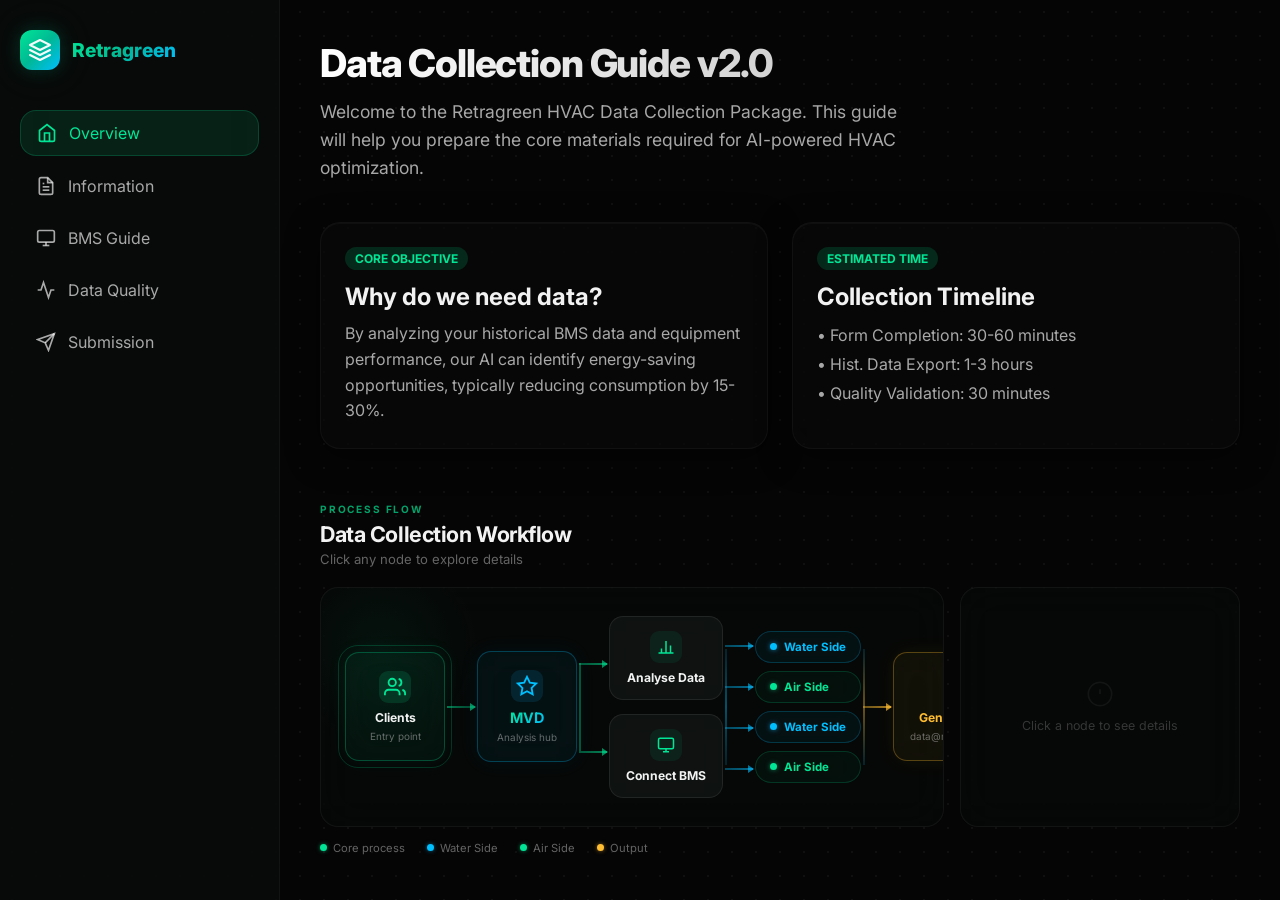
==== index.html @ ee88e8a2 "Add files via upload" ====
<!DOCTYPE html>
<html lang="zh-CN">

<head>
    <meta charset="UTF-8">
    <meta name="viewport" content="width=device-width, initial-scale=1.0">
    <title>RG Data Requirement | Retragreen</title>
    <link rel="preconnect" href="https://fonts.googleapis.com">
    <link rel="preconnect" href="https://fonts.gstatic.com" crossorigin>
    <link href="https://fonts.googleapis.com/css2?family=Inter:wght@300;400;500;600;700;800&display=swap"
        rel="stylesheet">
    <link rel="stylesheet" href="styles.css">
</head>

<body>
    <aside class="sidebar">
        <div class="sidebar-header">
            <div class="logo">
                <div class="logo-icon">
                    <svg width="24" height="24" viewBox="0 0 24 24" fill="none" stroke="currentColor" stroke-width="2"
                        stroke-linecap="round" stroke-linejoin="round">
                        <path d="M12 2L2 7l10 5 10-5-10-5z"></path>
                        <path d="M2 17l10 5 10-5"></path>
                        <path d="M2 12l10 5 10-5"></path>
                    </svg>
                </div>
                <div class="logo-text">Retragreen</div>
            </div>
        </div>
        <nav class="sidebar-nav">
            <a href="#overview" class="nav-item active" data-view="overview">
                <svg width="20" height="20" viewBox="0 0 24 24" fill="none" stroke="currentColor" stroke-width="2">
                    <path d="M3 9l9-7 9 7v11a2 2 0 0 1-2 2H5a2 2 0 0 1-2-2z"></path>
                    <polyline points="9 22 9 12 15 12 15 22"></polyline>
                </svg>
                Overview
            </a>
            <a href="#forms" class="nav-item" data-view="forms">
                <svg width="20" height="20" viewBox="0 0 24 24" fill="none" stroke="currentColor" stroke-width="2">
                    <path d="M14 2H6a2 2 0 0 0-2 2v16a2 2 0 0 0 2 2h12a2 2 0 0 0 2-2V8z"></path>
                    <polyline points="14 2 14 8 20 8"></polyline>
                    <line x1="16" y1="13" x2="8" y2="13"></line>
                    <line x1="16" y1="17" x2="8" y2="17"></line>
                    <polyline points="10 9 9 9 8 9"></polyline>
                </svg>
                Information
            </a>
            <a href="#bms" class="nav-item" data-view="bms">
                <svg width="20" height="20" viewBox="0 0 24 24" fill="none" stroke="currentColor" stroke-width="2">
                    <rect x="2" y="3" width="20" height="14" rx="2" ry="2"></rect>
                    <line x1="8" y1="21" x2="16" y2="21"></line>
                    <line x1="12" y1="17" x2="12" y2="21"></line>
                </svg>
                BMS Guide
            </a>
            <a href="#quality" class="nav-item" data-view="quality">
                <svg width="20" height="20" viewBox="0 0 24 24" fill="none" stroke="currentColor" stroke-width="2">
                    <polyline points="22 12 18 12 15 21 9 3 6 12 2 12"></polyline>
                </svg>
                Data Quality
            </a>
            <a href="#submit" class="nav-item" data-view="submit">
                <svg width="20" height="20" viewBox="0 0 24 24" fill="none" stroke="currentColor" stroke-width="2">
                    <path d="M22 2L11 13"></path>
                    <polygon points="22 2 15 22 11 13 2 9 22 2"></polygon>
                </svg>
                Submission
            </a>
        </nav>
    </aside>

    <main class="main-content">
        <section id="overview" class="view active">
            <div class="hero-section">
                <h1 class="section-title">Data Collection Guide <span class="accent-text">v2.0</span></h1>
                <p class="section-desc">Welcome to the Retragreen HVAC Data Collection Package. This guide will help you
                    prepare the core materials required for AI-powered HVAC optimization.</p>
            </div>

            <div class="grid">
                <div class="glass-card" style="padding: 24px;">
                    <div class="badge badge-essential" style="margin-bottom: 12px; display: inline-block;">Core
                        Objective</div>
                    <h2>Why do we need data?</h2>
                    <p style="color: var(--text-secondary); margin-top: 10px; line-height: 1.6;">
                        By analyzing your historical BMS data and equipment performance, our AI can identify
                        energy-saving opportunities, typically reducing consumption by 15-30%.
                    </p>
                </div>
                <div class="glass-card" style="padding: 24px;">
                    <div class="badge badge-essential" style="margin-bottom: 12px; display: inline-block;">Estimated
                        Time</div>
                    <h2>Collection Timeline</h2>
                    <ul style="color: var(--text-secondary); margin-top: 10px; list-style: none; line-height: 1.8;">
                        <li>• Form Completion: 30-60 minutes</li>
                        <li>• Hist. Data Export: 1-3 hours</li>
                        <li>• Quality Validation: 30 minutes</li>
                    </ul>
                </div>
            </div>

            <!-- ── Workflow Diagram ─────────────────────────────────────────── -->
            <div class="workflow-section">
                <div class="workflow-section-header">
                    <span class="workflow-section-label">Process Flow</span>
                    <h2 class="workflow-section-title">Data Collection Workflow</h2>
                    <p class="workflow-section-desc">Click any node to explore details</p>
                </div>

                <div class="wf-wrap">
                    <!-- ── Diagram row ── -->
                    <div class="wf-diagram">

                        <!-- NODE: Clients -->
                        <div class="wf-node wf-node--client" data-node="client">
                            <div class="wf-node-inner">
                                <div class="wf-node-icon">
                                    <svg width="22" height="22" viewBox="0 0 24 24" fill="none" stroke="currentColor" stroke-width="2"><path d="M17 21v-2a4 4 0 0 0-4-4H5a4 4 0 0 0-4 4v2"/><circle cx="9" cy="7" r="4"/><path d="M23 21v-2a4 4 0 0 0-3-3.87"/><path d="M16 3.13a4 4 0 0 1 0 7.75"/></svg>
                                </div>
                                <div class="wf-node-label">Clients</div>
                                <div class="wf-node-sublabel">Entry point</div>
                            </div>
                            <div class="wf-node-pulse"></div>
                        </div>

                        <!-- Arrow → MVD -->
                        <div class="wf-arr wf-arr--h"></div>

                        <!-- NODE: MVD -->
                        <div class="wf-node wf-node--mvd" data-node="mvd">
                            <div class="wf-node-inner">
                                <div class="wf-node-icon">
                                    <svg width="22" height="22" viewBox="0 0 24 24" fill="none" stroke="currentColor" stroke-width="2"><polygon points="12 2 15.09 8.26 22 9.27 17 14.14 18.18 21.02 12 17.77 5.82 21.02 7 14.14 2 9.27 8.91 8.26 12 2"/></svg>
                                </div>
                                <div class="wf-node-label">MVD</div>
                                <div class="wf-node-sublabel">Analysis hub</div>
                            </div>
                        </div>

                        <!-- Fork → Analyse + BMS -->
                        <div class="wf-arr wf-arr--fork">
                            <div class="wf-arr-fork-line"></div>
                            <div class="wf-arr-fork-top"></div>
                            <div class="wf-arr-fork-bot"></div>
                        </div>

                        <!-- COL: Analyse Data + Connect BMS -->
                        <div class="wf-stack">
                            <div class="wf-node wf-node--branch" data-node="analyse">
                                <div class="wf-node-inner">
                                    <div class="wf-node-icon">
                                        <svg width="18" height="18" viewBox="0 0 24 24" fill="none" stroke="currentColor" stroke-width="2"><line x1="18" y1="20" x2="18" y2="10"/><line x1="12" y1="20" x2="12" y2="4"/><line x1="6" y1="20" x2="6" y2="14"/><line x1="2" y1="20" x2="22" y2="20"/></svg>
                                    </div>
                                    <div class="wf-node-label">Analyse Data</div>
                                </div>
                            </div>
                            <div class="wf-node wf-node--branch" data-node="bmsconn">
                                <div class="wf-node-inner">
                                    <div class="wf-node-icon">
                                        <svg width="18" height="18" viewBox="0 0 24 24" fill="none" stroke="currentColor" stroke-width="2"><rect x="2" y="3" width="20" height="14" rx="2" ry="2"/><line x1="8" y1="21" x2="16" y2="21"/><line x1="12" y1="17" x2="12" y2="21"/></svg>
                                    </div>
                                    <div class="wf-node-label">Connect BMS</div>
                                </div>
                            </div>
                        </div>

                        <!-- Fork → 4 leaves -->
                        <div class="wf-arr wf-arr--fork4">
                            <div class="wf-arr-fork4-line"></div>
                            <div class="wf-arr-fork4-t1"></div>
                            <div class="wf-arr-fork4-t2"></div>
                            <div class="wf-arr-fork4-t3"></div>
                            <div class="wf-arr-fork4-t4"></div>
                        </div>

                        <!-- COL: 4 leaves -->
                        <div class="wf-leaves">
                            <div class="wf-node wf-node--leaf wf-node--water" data-node="analyse-water">
                                <div class="wf-node-inner"><div class="wf-leaf-dot"></div><span class="wf-node-label">Water Side</span></div>
                            </div>
                            <div class="wf-node wf-node--leaf wf-node--air" data-node="analyse-air">
                                <div class="wf-node-inner"><div class="wf-leaf-dot"></div><span class="wf-node-label">Air Side</span></div>
                            </div>
                            <div class="wf-node wf-node--leaf wf-node--water" data-node="bms-water">
                                <div class="wf-node-inner"><div class="wf-leaf-dot"></div><span class="wf-node-label">Water Side</span></div>
                            </div>
                            <div class="wf-node wf-node--leaf wf-node--air" data-node="bms-air">
                                <div class="wf-node-inner"><div class="wf-leaf-dot"></div><span class="wf-node-label">Air Side</span></div>
                            </div>
                        </div>

                        <!-- Converge → Email -->
                        <div class="wf-arr wf-arr--conv">
                            <div class="wf-arr-conv-line"></div>
                            <div class="wf-arr-conv-h"></div>
                        </div>

                        <!-- NODE: Generate Email -->
                        <div class="wf-node wf-node--email" data-node="email">
                            <div class="wf-node-inner">
                                <div class="wf-node-icon">
                                    <svg width="22" height="22" viewBox="0 0 24 24" fill="none" stroke="currentColor" stroke-width="2"><path d="M4 4h16c1.1 0 2 .9 2 2v12c0 1.1-.9 2-2 2H4c-1.1 0-2-.9-2-2V6c0-1.1.9-2 2-2z"/><polyline points="22,6 12,13 2,6"/></svg>
                                </div>
                                <div class="wf-node-label">Generate Email</div>
                                <div class="wf-node-sublabel">data@retragreen.com</div>
                            </div>
                        </div>

                    </div><!-- .wf-diagram -->

                    <!-- ── Detail panel (shown on node click) ── -->
                    <div class="wf-panel" id="wfPanel">
                        <div class="wf-panel-empty">
                            <svg width="28" height="28" viewBox="0 0 24 24" fill="none" stroke="currentColor" stroke-width="1.5" opacity="0.3"><circle cx="12" cy="12" r="10"/><line x1="12" y1="8" x2="12" y2="12"/><line x1="12" y1="16" x2="12.01" y2="16"/></svg>
                            <p>Click a node to see details</p>
                        </div>
                    </div>

                </div><!-- .wf-wrap -->

                <!-- ── Data Points Drawer (shown when analyse-water / analyse-air clicked) ── -->
                <div class="wf-drawer" id="wfDrawer">
                    <!-- content injected by JS -->
                </div>

                <!-- Legend -->
                <div class="wf-legend">
                    <div class="wf-legend-item"><div class="wf-legend-dot wf-legend-dot--green"></div>Core process</div>
                    <div class="wf-legend-item"><div class="wf-legend-dot wf-legend-dot--blue"></div>Water Side</div>
                    <div class="wf-legend-item"><div class="wf-legend-dot wf-legend-dot--green"></div>Air Side</div>
                    <div class="wf-legend-item"><div class="wf-legend-dot wf-legend-dot--email"></div>Output</div>
                </div>

            </div><!-- .workflow-section -->

        </section>

        <section id="forms" class="view">
            <div class="hero-section">
                <h1 class="section-title">Information Collection</h1>
                <p class="section-desc">Please prepare the following four categories of basic information to help us
                    build an accurate system model.</p>
            </div>

            <div class="grid">
                <div class="glass-card info-card" style="padding: 24px; cursor: pointer;" data-info="project">
                    <h3>1. Project Details</h3>
                    <p style="color: var(--text-muted); font-size: 0.9rem; margin-top: 8px;">Site name, address,
                        building type, and contact information.</p>
                    <div class="click-hint">Click for required fields →</div>
                </div>
                <div class="glass-card info-card" style="padding: 24px; cursor: pointer;" data-info="equipment">
                    <h3>2. Equipment Inventory</h3>
                    <p style="color: var(--text-muted); font-size: 0.9rem; margin-top: 8px;">Models and capacities of
                        chillers, pumps, cooling towers, and major AHUs.</p>
                    <div class="click-hint">Click for required fields →</div>
                </div>
                <div class="glass-card info-card" style="padding: 24px; cursor: pointer;" data-info="bmsbasic">
                    <h3>3. BMS Basics</h3>
                    <p style="color: var(--text-muted); font-size: 0.9rem; margin-top: 8px;">BMS brand (e.g., Honeywell,
                        Siemens) and version used.</p>
                    <div class="click-hint">Click for required fields →</div>
                </div>
                <div class="glass-card info-card" style="padding: 24px; cursor: pointer;" data-info="datapoints">
                    <h3>4. Data Point List</h3>
                    <p style="color: var(--text-muted); font-size: 0.9rem; margin-top: 8px;">Confirm available sensor
                        points for export (temp, flow, power, etc.).</p>
                    <div class="click-hint">Click for required fields →</div>
                </div>
            </div>
        </section>

        <section id="bms" class="view">
            <div class="hero-section">
                <h1 class="section-title">BMS Export Guide</h1>
                <p class="section-desc">Select your BMS system below to view step-by-step export procedures.</p>
            </div>

            <div class="grid">
                <div class="glass-card bms-card" style="padding: 24px; cursor: pointer;" data-bms="honeywell">
                    <h3 class="accent-text">Honeywell EBI</h3>
                    <p style="color: var(--text-muted); font-size: 0.9rem; margin: 12px 0;">Procedures for EBI
                        R400/R500/R600 systems.</p>
                    <div class="click-hint" style="font-size: 0.7rem; opacity: 0.5;">Click for details →</div>
                </div>
                <div class="glass-card bms-card" style="padding: 24px; cursor: pointer;" data-bms="siemens">
                    <h3 class="accent-text">Siemens Desigo CC</h3>
                    <p style="color: var(--text-muted); font-size: 0.9rem; margin: 12px 0;">Procedures for Desigo CC and
                        Insight V4.x/V7.x.</p>
                    <div class="click-hint" style="font-size: 0.7rem; opacity: 0.5;">Click for details →</div>
                </div>
                <div class="glass-card bms-card" style="padding: 24px; cursor: pointer;" data-bms="jci">
                    <h3 class="accent-text">Johnson Controls</h3>
                    <p style="color: var(--text-muted); font-size: 0.9rem; margin: 12px 0;">Procedures for Metasys 8.x
                        to 12.x systems.</p>
                    <div class="click-hint" style="font-size: 0.7rem; opacity: 0.5;">Click for details →</div>
                </div>
                <div class="glass-card bms-card" style="padding: 24px; cursor: pointer;" data-bms="schneider">
                    <h3 class="accent-text">Schneider / Tridium</h3>
                    <p style="color: var(--text-muted); font-size: 0.9rem; margin: 12px 0;">Procedures for EcoStruxure
                        and Niagara N4/AX.</p>
                    <div class="click-hint" style="font-size: 0.7rem; opacity: 0.5;">Click for details →</div>
                </div>
            </div>
        </section>

        <section id="quality" class="view">
            <div class="hero-section">
                <h1 class="section-title">Data Quality <span class="accent-text">Checklist</span></h1>
                <p class="section-desc">Complete all 35+ validation points before submitting. Click each item to mark it
                    as verified.</p>
                <div class="progress-bar-wrap">
                    <div class="progress-bar-track">
                        <div class="progress-bar-fill" id="progressFill"></div>
                    </div>
                    <span class="progress-label" id="progressLabel">0 / 0 completed</span>
                </div>
            </div>

            <!-- Group 1: File Format -->
            <div class="checklist-group">
                <div class="checklist-group-header">
                    <span class="group-icon"><svg width="16" height="16" viewBox="0 0 24 24" fill="none"
                            stroke="currentColor" stroke-width="2" stroke-linecap="round" stroke-linejoin="round">
                            <path d="M14 2H6a2 2 0 0 0-2 2v16a2 2 0 0 0 2 2h12a2 2 0 0 0 2-2V8z" />
                            <polyline points="14 2 14 8 20 8" />
                        </svg></span>
                    <span>File Format &amp; Encoding</span>
                    <span class="group-badge">Essential</span>
                </div>
                <div class="glass-card checklist-card">
                    <div class="checklist-item">
                        <div class="check-box"></div>
                        <div class="item-content">
                            <h3>CSV format (Comma-Separated Values)</h3>
                            <p>File must be saved as .csv — not .xlsx, .xls, or any other format.</p>
                        </div>
                    </div>
                    <div class="checklist-item">
                        <div class="check-box"></div>
                        <div class="item-content">
                            <h3>UTF-8 character encoding</h3>
                            <p>Ensure UTF-8 encoding when exporting. Do NOT use ANSI, GB2312, or other encodings.</p>
                        </div>
                    </div>
                    <div class="checklist-item">
                        <div class="check-box"></div>
                        <div class="item-content">
                            <h3>Period (.) as decimal separator</h3>
                            <p>Use 28.5 not 28,5. Comma is the column delimiter in CSV.</p>
                        </div>
                    </div>
                    <div class="checklist-item">
                        <div class="check-box"></div>
                        <div class="item-content">
                            <h3>No formulas or calculated cells</h3>
                            <p>Export raw data values only — remove all spreadsheet formulas before saving.</p>
                        </div>
                    </div>
                    <div class="checklist-item">
                        <div class="check-box"></div>
                        <div class="item-content">
                            <h3>File size within limits or compressed</h3>
                            <p>Files &gt;100 MB must be zipped or split by quarter (Q1–Q4). Typical: 50–500 MB for 12
                                months.</p>
                        </div>
                    </div>
                    <div class="checklist-item">
                        <div class="check-box"></div>
                        <div class="item-content">
                            <h3>File naming convention</h3>
                            <p>Format: <code>SiteName_StartDate_EndDate_Type.csv</code> — e.g.,
                                MelbourneOffice_20230101_20231231_HVAC.csv</p>
                        </div>
                    </div>
                </div>
            </div>

            <!-- Group 2: Timestamp & Intervals -->
            <div class="checklist-group">
                <div class="checklist-group-header">
                    <span class="group-icon"><svg width="16" height="16" viewBox="0 0 24 24" fill="none"
                            stroke="currentColor" stroke-width="2" stroke-linecap="round" stroke-linejoin="round">
                            <circle cx="12" cy="12" r="10" />
                            <polyline points="12 6 12 12 16 14" />
                        </svg></span>
                    <span>Timestamps &amp; Data Intervals</span>
                    <span class="group-badge">Essential</span>
                </div>
                <div class="glass-card checklist-card">
                    <div class="checklist-item">
                        <div class="check-box"></div>
                        <div class="item-content">
                            <h3>Timestamp column present as first column</h3>
                            <p>Column name: <code>Timestamp</code>. Must be in the first column of the CSV.</p>
                        </div>
                    </div>
                    <div class="checklist-item">
                        <div class="check-box"></div>
                        <div class="item-content">
                            <h3>Timestamp format: YYYY-MM-DD HH:MM:SS</h3>
                            <p>24-hour format required. Example: <code>2024-07-15 14:30:00</code></p>
                        </div>
                    </div>
                    <div class="checklist-item">
                        <div class="check-box"></div>
                        <div class="item-content">
                            <h3>Consistent time interval throughout file</h3>
                            <p>5-minute intervals are ideal; 15 minutes is the minimum accepted. Maximum: 30 min.</p>
                        </div>
                    </div>
                    <div class="checklist-item">
                        <div class="check-box"></div>
                        <div class="item-content">
                            <h3>No timestamp gaps longer than 2 hours</h3>
                            <p>Isolated missing rows are acceptable, but continuous gaps &gt;2 hours must be documented.
                            </p>
                        </div>
                    </div>
                    <div class="checklist-item">
                        <div class="check-box"></div>
                        <div class="item-content">
                            <h3>Timestamps are sequential and non-duplicate</h3>
                            <p>No duplicate timestamps. No reversed or out-of-order rows.</p>
                        </div>
                    </div>
                    <div class="checklist-item">
                        <div class="check-box"></div>
                        <div class="item-content">
                            <h3>Data covers minimum 12 months</h3>
                            <p>Must include at least one full summer peak season (Dec–Feb Southern Hemisphere / Jun–Aug
                                Northern).</p>
                        </div>
                    </div>
                </div>
            </div>

            <!-- Group 3: Data Completeness -->
            <div class="checklist-group">
                <div class="checklist-group-header">
                    <span class="group-icon"><svg width="16" height="16" viewBox="0 0 24 24" fill="none"
                            stroke="currentColor" stroke-width="2" stroke-linecap="round" stroke-linejoin="round">
                            <line x1="18" y1="20" x2="18" y2="10" />
                            <line x1="12" y1="20" x2="12" y2="4" />
                            <line x1="6" y1="20" x2="6" y2="14" />
                            <line x1="2" y1="20" x2="22" y2="20" />
                        </svg></span>
                    <span>Data Completeness</span>
                    <span class="group-badge">Essential</span>
                </div>
                <div class="glass-card checklist-card">
                    <div class="checklist-item">
                        <div class="check-box"></div>
                        <div class="item-content">
                            <h3>Overall data completeness &gt; 80%</h3>
                            <p>Missing data must be less than 20% of total records for each key column.</p>
                        </div>
                    </div>
                    <div class="checklist-item">
                        <div class="check-box"></div>
                        <div class="item-content">
                            <h3>Missing data marked as blank or "NULL"</h3>
                            <p>Do NOT use 0 (zero) for missing sensor readings — this creates false data points.</p>
                        </div>
                    </div>
                    <div class="checklist-item">
                        <div class="check-box"></div>
                        <div class="item-content">
                            <h3>No flat-lining (constant value for long periods)</h3>
                            <p>If a sensor reads the same value for more than 2 hours, check if it is a sensor fault.
                            </p>
                        </div>
                    </div>
                    <div class="checklist-item">
                        <div class="check-box"></div>
                        <div class="item-content">
                            <h3>No negative values in non-negative columns</h3>
                            <p>Power (kW), flow (m³/h), temperatures above absolute zero. Flag anomalies in notes.</p>
                        </div>
                    </div>
                    <div class="checklist-item">
                        <div class="check-box"></div>
                        <div class="item-content">
                            <h3>Values within physically reasonable ranges</h3>
                            <p>Chiller supply temp: 5–15°C. Power: 0–5000 kW. Flow: 0–2000 m³/h. Outdoor temp: –10 to
                                50°C.</p>
                        </div>
                    </div>
                </div>
            </div>

            <!-- Group 4: Essential Data Points -->
            <div class="checklist-group">
                <div class="checklist-group-header">
                    <span class="group-icon"><svg width="16" height="16" viewBox="0 0 24 24" fill="none"
                            stroke="currentColor" stroke-width="2" stroke-linecap="round" stroke-linejoin="round">
                            <polyline points="22 12 18 12 15 21 9 3 6 12 2 12" />
                        </svg></span>
                    <span>Essential Data Points Included (★★★)</span>
                    <span class="group-badge">Essential</span>
                </div>
                <div class="glass-card checklist-card">
                    <div class="checklist-item">
                        <div class="check-box"></div>
                        <div class="item-content">
                            <h3>Outdoor_Temp_C — Outdoor dry-bulb temperature</h3>
                            <p>Key driver for cooling load. Must not be missing during peak summer months.</p>
                        </div>
                    </div>
                    <div class="checklist-item">
                        <div class="check-box"></div>
                        <div class="item-content">
                            <h3>Outdoor_RH_% — Outdoor relative humidity</h3>
                            <p>Required for psychrometric calculations and cooling tower analysis.</p>
                        </div>
                    </div>
                    <div class="checklist-item">
                        <div class="check-box"></div>
                        <div class="item-content">
                            <h3>Total_HVAC_Energy_kWh — Total electrical consumption</h3>
                            <p>Whole-system energy consumption. Used for baseline and savings calculation.</p>
                        </div>
                    </div>
                    <div class="checklist-item">
                        <div class="check-box"></div>
                        <div class="item-content">
                            <h3>Chiller status &amp; power for each unit</h3>
                            <p>Chiller1_Status (ON/OFF) + Chiller1_Power_kW. Repeat for each chiller unit.</p>
                        </div>
                    </div>
                    <div class="checklist-item">
                        <div class="check-box"></div>
                        <div class="item-content">
                            <h3>Chilled water supply &amp; return temperatures</h3>
                            <p>Chiller1_CHW_Supply_Temp_C and Chiller1_CHW_Return_Temp_C for each chiller.</p>
                        </div>
                    </div>
                    <div class="checklist-item">
                        <div class="check-box"></div>
                        <div class="item-content">
                            <h3>CHW pump status &amp; frequency (if VSD fitted)</h3>
                            <p>CHW_Pump1_Status + CHW_Pump1_Frequency_Hz. Critical for variable flow analysis.</p>
                        </div>
                    </div>
                    <div class="checklist-item">
                        <div class="check-box"></div>
                        <div class="item-content">
                            <h3>Cooling tower fan status &amp; frequency</h3>
                            <p>CT1_Fan_Status + CT1_Fan_Frequency_Hz + CT1_Leaving_Water_Temp_C.</p>
                        </div>
                    </div>
                </div>
            </div>

            <!-- Group 5: Column Headers -->
            <div class="checklist-group">
                <div class="checklist-group-header">
                    <span class="group-icon"><svg width="16" height="16" viewBox="0 0 24 24" fill="none"
                            stroke="currentColor" stroke-width="2" stroke-linecap="round" stroke-linejoin="round">
                            <polyline points="4 7 4 4 20 4 20 7" />
                            <line x1="9" y1="20" x2="15" y2="20" />
                            <line x1="12" y1="4" x2="12" y2="20" />
                        </svg></span>
                    <span>Column Headers &amp; Naming</span>
                    <span class="group-badge badge-important">Important</span>
                </div>
                <div class="glass-card checklist-card">
                    <div class="checklist-item">
                        <div class="check-box"></div>
                        <div class="item-content">
                            <h3>All column headers are in English</h3>
                            <p>No Chinese, Japanese or other language headers. Translate or rename before submission.
                            </p>
                        </div>
                    </div>
                    <div class="checklist-item">
                        <div class="check-box"></div>
                        <div class="item-content">
                            <h3>Unit included in column name</h3>
                            <p>Use suffixes: <code>_C</code> for °C, <code>_kW</code> for kW, <code>_m3h</code> for
                                m³/h, <code>_%</code> for %. Example: <code>Chiller1_Power_kW</code></p>
                        </div>
                    </div>
                    <div class="checklist-item">
                        <div class="check-box"></div>
                        <div class="item-content">
                            <h3>Underscores instead of spaces in header names</h3>
                            <p>Use <code>Outdoor_Temp_C</code> not <code>Outdoor Temp C</code>. Spaces can break
                                automated parsing.</p>
                        </div>
                    </div>
                    <div class="checklist-item">
                        <div class="check-box"></div>
                        <div class="item-content">
                            <h3>Numbered suffixes for identical equipment</h3>
                            <p>Use Chiller1, Chiller2, CHW_Pump1, CHW_Pump2 etc. — not just "Chiller" for multiple
                                units.</p>
                        </div>
                    </div>
                    <div class="checklist-item">
                        <div class="check-box"></div>
                        <div class="item-content">
                            <h3>Status columns use consistent 1/0 or ON/OFF</h3>
                            <p>Do not mix notation. 1=ON, 0=OFF is preferred. "True/False" is not accepted.</p>
                        </div>
                    </div>
                </div>
            </div>

            <!-- Group 6: Documents -->
            <div class="checklist-group">
                <div class="checklist-group-header">
                    <span class="group-icon"><svg width="16" height="16" viewBox="0 0 24 24" fill="none"
                            stroke="currentColor" stroke-width="2" stroke-linecap="round" stroke-linejoin="round">
                            <path d="M22 19a2 2 0 0 1-2 2H4a2 2 0 0 1-2-2V5a2 2 0 0 1 2-2h5l2 3h9a2 2 0 0 1 2 2z" />
                        </svg></span>
                    <span>Pre-Submission Documents</span>
                    <span class="group-badge badge-important">Important</span>
                </div>
                <div class="glass-card checklist-card">
                    <div class="checklist-item">
                        <div class="check-box"></div>
                        <div class="item-content">
                            <h3>Data Collection Form completed (all 4 sheets)</h3>
                            <p>Sheet 1: Project Info · Sheet 2: Equipment · Sheet 3: BMS Info · Sheet 4: Data
                                Requirements</p>
                        </div>
                    </div>
                    <div class="checklist-item">
                        <div class="check-box"></div>
                        <div class="item-content">
                            <h3>Historical CSV file(s) prepared</h3>
                            <p>Covering minimum 12 months. If &gt;100 MB, split by quarter or compress as ZIP.</p>
                        </div>
                    </div>
                    <div class="checklist-item">
                        <div class="check-box"></div>
                        <div class="item-content">
                            <h3>Known issues or anomalies documented</h3>
                            <p>Note any system shutdowns, sensor faults, or maintenance periods inside the submission
                                email.</p>
                        </div>
                    </div>
                    <div class="checklist-item">
                        <div class="check-box"></div>
                        <div class="item-content">
                            <h3>Point mapping document (if internal naming used)</h3>
                            <p>If your BMS uses internal tag names, provide a mapping table: BMS tag → standard column
                                name.</p>
                        </div>
                    </div>
                    <div class="checklist-item">
                        <div class="check-box"></div>
                        <div class="item-content">
                            <h3>Ready to submit to data@retragreen.com</h3>
                            <p>All items above checked. File naming follows convention. Package is complete.</p>
                        </div>
                    </div>
                </div>
            </div>
        </section>


        <section id="submit" class="view">
            <div class="hero-section">
                <h1 class="section-title">Submit Your Data</h1>
                <p class="section-desc">Once all files are ready, please submit them through the following channels.</p>
            </div>

            <div class="grid">
                <div class="glass-card" style="padding: 30px; text-align: center;">
                    <div style="font-size: 3rem; margin-bottom: 20px;">📧</div>
                    <h2>Send via Email</h2>
                    <p style="margin: 15px 0; color: var(--text-secondary);">data@retragreen.com</p>
                    <p style="font-size: 0.8rem; color: var(--text-muted);">Suitable for packages under 50MB</p>
                </div>
                <div class="glass-card" style="padding: 30px; text-align: center;">
                    <div style="font-size: 3rem; margin-bottom: 20px;">☁️</div>
                    <h2>Large File Transfer</h2>
                    <p style="margin: 15px 0; color: var(--text-secondary);">Google Drive / WeTransfer</p>
                    <p style="font-size: 0.8rem; color: var(--text-muted);">Recommended for large CSV datasets</p>
                </div>
            </div>
        </section>
    </main>

    <!-- Modal Container -->
    <div id="bmsModal" class="modal">
        <div class="modal-content glass-card p-40">
            <span class="close-modal">&times;</span>
            <div id="modalBody">
                <!-- Content injected via JS -->
            </div>
        </div>
    </div>

    <script src="app.js"></script>
</body>

</html>
---- styles.css ----
/* ===== RG Data Requirement — Design System ===== */
/* Inherited from Retragreen Dashbord | Glassmorphism Style */

:root {
    /* Core Colors */
    --bg-primary: #050505;
    --bg-secondary: rgba(10, 10, 10, 0.68);
    --bg-tertiary: rgba(15, 15, 15, 0.55);
    --bg-input: rgba(255, 255, 255, 0.02);

    /* Glass System — Apple Style */
    --glass-bg: rgba(10, 12, 11, 0.42);
    --glass-bg-strong: rgba(15, 18, 16, 0.65);
    --glass-border: rgba(255, 255, 255, 0.04);
    --glass-border-hover: rgba(255, 255, 255, 0.12);
    --glass-blur: 24px;
    --glass-blur-heavy: 40px;
    --glass-shadow: 0 8px 32px rgba(0, 0, 0, 0.5), inset 0 1px 0 rgba(255, 255, 255, 0.03);
    --glass-shadow-hover: 0 20px 60px rgba(0, 0, 0, 0.6), inset 0 1px 0 rgba(255, 255, 255, 0.1);
    --glass-highlight: inset 0 1px 0 rgba(255, 255, 255, 0.03);

    /* Accent */
    --accent-primary: #00e696;
    --accent-secondary: #00b894;
    --accent-blue: #00bfff;
    --accent-gradient: linear-gradient(135deg, #00e696 0%, #00b894 50%, #00bfff 100%);
    --accent-glow: 0 0 20px rgba(0, 212, 170, 0.2), 0 0 60px rgba(0, 212, 170, 0.06);

    /* Text */
    --text-primary: rgba(255, 255, 255, 0.95);
    --text-secondary: rgba(255, 255, 255, 0.65);
    --text-muted: rgba(255, 255, 255, 0.38);

    /* Radii */
    --radius-xs: 8px;
    --radius-sm: 12px;
    --radius-md: 16px;
    --radius-lg: 20px;
    --radius-xl: 24px;
    --radius-pill: 100px;

    /* Transitions */
    --transition-fast: 0.2s cubic-bezier(0.16, 1, 0.3, 1);
    --transition-normal: 0.4s cubic-bezier(0.16, 1, 0.3, 1);
    --transition-spring: 0.6s cubic-bezier(0.34, 1.56, 0.64, 1);
}

/* Base */
* {
    margin: 0;
    padding: 0;
    box-sizing: border-box;
}

body {
    font-family: 'Inter', -apple-system, sans-serif;
    background: var(--bg-primary);
    color: var(--text-primary);
    display: flex;
    min-height: 100vh;
    overflow-x: hidden;
}

body::before {
    content: '';
    position: fixed;
    inset: 0;
    background-image: radial-gradient(rgba(255, 255, 255, 0.08) 1px, transparent 1px);
    background-size: 24px 24px;
    z-index: 0;
    pointer-events: none;
    opacity: 0.6;
}

/* Glass Components */
.glass-card {
    background: var(--glass-bg);
    backdrop-filter: blur(var(--glass-blur));
    border: 1px solid var(--glass-border);
    box-shadow: var(--glass-shadow);
    border-radius: var(--radius-lg);
    transition: all var(--transition-spring);
}

.glass-card:hover {
    border-color: var(--glass-border-hover);
    transform: translateY(-2px);
}

/* Sidebar */
.sidebar {
    width: 280px;
    background: rgba(10, 12, 11, 0.75);
    backdrop-filter: blur(var(--glass-blur-heavy));
    border-right: 1px solid var(--glass-border);
    display: flex;
    flex-direction: column;
    padding: 30px 20px;
    z-index: 100;
}

.sidebar-header {
    margin-bottom: 40px;
}

.logo {
    display: flex;
    align-items: center;
    gap: 12px;
}

.logo-icon {
    width: 40px;
    height: 40px;
    background: var(--accent-gradient);
    border-radius: var(--radius-sm);
    display: flex;
    align-items: center;
    justify-content: center;
    box-shadow: var(--accent-glow);
}

.logo-text {
    font-weight: 800;
    font-size: 1.2rem;
    background: var(--accent-gradient);
    -webkit-background-clip: text;
    -webkit-text-fill-color: transparent;
    background-clip: text;
}

.nav-item {
    padding: 12px 16px;
    color: var(--text-secondary);
    text-decoration: none;
    border-radius: var(--radius-md);
    margin-bottom: 8px;
    transition: all var(--transition-fast);
    display: flex;
    align-items: center;
    gap: 12px;
}

.nav-item:hover {
    background: rgba(255, 255, 255, 0.05);
    color: var(--text-primary);
}

.nav-item.active {
    background: rgba(0, 230, 150, 0.1);
    color: var(--accent-primary);
    border: 1px solid rgba(0, 230, 150, 0.2);
}

/* Main */
.main-content {
    flex: 1;
    padding: 40px;
    overflow-y: auto;
    height: 100vh;
    position: relative;
}

.hero-section {
    margin-bottom: 40px;
    animation: fadeIn 0.8s ease-out;
}

@keyframes fadeIn {
    from {
        opacity: 0;
        transform: translateY(10px);
    }

    to {
        opacity: 1;
        transform: translateY(0);
    }
}

/* View Visibility */
.view {
    display: none;
    animation: fadeIn 0.4s ease-out;
}

.view.active {
    display: block;
}

.section-title {
    font-size: 2.4rem;
    font-weight: 800;
    margin-bottom: 12px;
    letter-spacing: -0.03em;
    background: linear-gradient(to right, #fff, var(--text-secondary));
    -webkit-background-clip: text;
    -webkit-text-fill-color: transparent;
    background-clip: text;
}

.section-desc {
    color: var(--text-secondary);
    font-size: 1.1rem;
    max-width: 600px;
    line-height: 1.6;
}

.grid {
    display: grid;
    grid-template-columns: repeat(auto-fit, minmax(300px, 1fr));
    gap: 24px;
    margin-top: 30px;
}

/* Checklist styles */
.checklist-item {
    display: flex;
    align-items: flex-start;
    gap: 16px;
    padding: 20px;
    border-bottom: 1px solid var(--border-color);
}

.check-box {
    width: 24px;
    height: 24px;
    border: 2px solid var(--accent-primary);
    border-radius: 6px;
    flex-shrink: 0;
    cursor: pointer;
    display: flex;
    align-items: center;
    justify-content: center;
    transition: all 0.2s;
}

.check-box.checked {
    background: var(--accent-primary);
}

.check-box.checked::after {
    content: '✓';
    color: var(--bg-primary);
    font-weight: 900;
}

.item-content h3 {
    margin-bottom: 4px;
    font-size: 1rem;
}

.item-content p {
    font-size: 0.9rem;
    color: var(--text-muted);
}

/* Utility */
.accent-text {
    color: var(--accent-primary);
}

.badge {
    padding: 4px 10px;
    border-radius: 20px;
    font-size: 0.75rem;
    font-weight: 700;
    text-transform: uppercase;
}

.badge-essential {
    background: rgba(0, 230, 150, 0.15);
    color: var(--accent-primary);
}

/* ── Checklist Groups ────────────────────────────────────── */
.checklist-group {
    margin-top: 28px;
}

.checklist-group-header {
    display: flex;
    align-items: center;
    gap: 10px;
    font-size: 0.8rem;
    font-weight: 700;
    text-transform: uppercase;
    letter-spacing: 0.1em;
    color: var(--text-secondary);
    margin-bottom: 10px;
    padding: 0 4px;
}

.group-icon {
    display: flex;
    align-items: center;
    color: var(--accent-primary);
    opacity: 0.85;
}

.group-badge {
    margin-left: auto;
    padding: 3px 10px;
    border-radius: 20px;
    font-size: 0.65rem;
    font-weight: 700;
    text-transform: uppercase;
    letter-spacing: 0.08em;
    background: rgba(0, 230, 150, 0.12);
    color: var(--accent-primary);
    border: 1px solid rgba(0, 230, 150, 0.2);
}

.badge-important {
    background: rgba(255, 190, 50, 0.1);
    color: #FFBe32;
    border: 1px solid rgba(255, 190, 50, 0.2);
}

.checklist-card {
    padding: 8px 0;
}

/* Code highlight inside checklist */
.item-content code {
    font-family: 'Courier New', monospace;
    font-size: 0.82rem;
    background: rgba(0, 230, 150, 0.08);
    color: var(--accent-primary);
    padding: 1px 5px;
    border-radius: 4px;
}

/* ── Progress Bar ─────────────────────────────────────────── */
.progress-bar-wrap {
    margin-top: 20px;
    display: flex;
    align-items: center;
    gap: 14px;
    max-width: 480px;
}

.progress-bar-track {
    flex: 1;
    height: 6px;
    background: rgba(255, 255, 255, 0.08);
    border-radius: 99px;
    overflow: hidden;
}

.progress-bar-fill {
    height: 100%;
    width: 0%;
    background: linear-gradient(90deg, var(--accent-secondary), var(--accent-primary));
    border-radius: 99px;
    transition: width 0.4s cubic-bezier(0.16, 1, 0.3, 1);
}

.progress-label {
    font-size: 0.78rem;
    color: var(--text-muted);
    white-space: nowrap;
    min-width: 110px;
}

/* ===== Modal ===== */
.modal {
    display: none;
    position: fixed;
    z-index: 999;
    inset: 0;
    background: rgba(0, 0, 0, 0.55);
    backdrop-filter: blur(16px);
    -webkit-backdrop-filter: blur(16px);
    align-items: center;
    justify-content: center;
}

.modal[style*="display: block"],
.modal[style*="display:block"] {
    display: flex !important;
}

.modal-content {
    position: relative;
    width: 90%;
    max-width: 680px;
    max-height: 80vh;
    overflow-y: auto;
    padding: 40px 44px;
    background: rgba(12, 16, 14, 0.72);
    backdrop-filter: blur(32px);
    -webkit-backdrop-filter: blur(32px);
    border: 1px solid rgba(255, 255, 255, 0.08);
    box-shadow: 0 24px 80px rgba(0, 0, 0, 0.6), inset 0 1px 0 rgba(255, 255, 255, 0.05);
    border-radius: 20px;
    animation: modalIn 0.35s cubic-bezier(0.16, 1, 0.3, 1);
}

@keyframes modalIn {
    from {
        opacity: 0;
        transform: scale(0.94) translateY(16px);
    }

    to {
        opacity: 1;
        transform: scale(1) translateY(0);
    }
}

.close-modal {
    position: absolute;
    top: 18px;
    right: 22px;
    width: 32px;
    height: 32px;
    display: flex;
    align-items: center;
    justify-content: center;
    font-size: 1.4rem;
    line-height: 1;
    cursor: pointer;
    color: var(--text-muted);
    background: rgba(255, 255, 255, 0.05);
    border-radius: 50%;
    transition: all 0.2s;
    border: 1px solid rgba(255, 255, 255, 0.06);
}

.close-modal:hover {
    color: var(--text-primary);
    background: rgba(255, 255, 255, 0.10);
}

.modal-content h2 {
    font-size: 1.5rem;
    font-weight: 700;
    margin-bottom: 24px;
    padding-right: 32px;
    letter-spacing: -0.02em;
}

.modal-content ol {
    padding-left: 0;
    list-style: none;
    counter-reset: steps;
}

.modal-content li {
    counter-increment: steps;
    display: flex;
    gap: 16px;
    align-items: flex-start;
    padding: 14px 0;
    border-bottom: 1px solid rgba(255, 255, 255, 0.04);
    color: var(--text-secondary);
    font-size: 0.95rem;
    line-height: 1.55;
}

.modal-content li::before {
    content: counter(steps);
    min-width: 28px;
    height: 28px;
    display: flex;
    align-items: center;
    justify-content: center;
    background: rgba(0, 230, 150, 0.12);
    border: 1px solid rgba(0, 230, 150, 0.25);
    color: var(--accent-primary);
    border-radius: 8px;
    font-size: 0.8rem;
    font-weight: 700;
    flex-shrink: 0;
}

.modal-content li:last-child {
    border-bottom: none;
}

.modal-footer {
    margin-top: 28px;
    padding-top: 20px;
    border-top: 1px solid rgba(255, 255, 255, 0.05);
    font-size: 0.8rem;
    color: var(--text-muted);
}

/* BMS Card interactivity hints */
.bms-card {
    transition: all 0.3s cubic-bezier(0.16, 1, 0.3, 1);
}

.bms-card:hover {
    border-color: rgba(0, 230, 150, 0.3) !important;
    transform: translateY(-3px);
}

.click-hint {
    margin-top: 14px;
    font-size: 0.75rem;
    color: var(--accent-primary);
    opacity: 0.45;
    transition: opacity 0.2s;
    letter-spacing: 0.03em;
}

.bms-card:hover .click-hint {
    opacity: 0.9;
}

/* ── Info Modal Sections ──────────────────────────────────── */
.modal-section {
    margin-bottom: 22px;
}

.modal-section-title {
    font-size: 0.68rem;
    font-weight: 700;
    text-transform: uppercase;
    letter-spacing: 0.12em;
    color: var(--accent-primary);
    margin-bottom: 8px;
    padding-bottom: 6px;
    border-bottom: 1px solid rgba(0, 230, 150, 0.15);
}

.modal-content ul {
    padding-left: 0;
    list-style: none;
}

.modal-content ul li {
    display: flex;
    gap: 12px;
    align-items: flex-start;
    padding: 9px 0;
    border-bottom: 1px solid rgba(255, 255, 255, 0.04);
    color: var(--text-secondary);
    font-size: 0.9rem;
    line-height: 1.5;
    counter-increment: none;
}

.modal-content ul li:last-child {
    border-bottom: none;
}

.modal-content ul li::before {
    content: '▸';
    color: var(--accent-primary);
    opacity: 0.6;
    font-size: 0.7rem;
    flex-shrink: 0;
    margin-top: 3px;
    background: none;
    border: none;
    border-radius: 0;
    width: auto;
    height: auto;
    min-width: auto;
}

.info-card {
    transition: all 0.3s cubic-bezier(0.16, 1, 0.3, 1);
}

.info-card:hover {
    border-color: rgba(0, 230, 150, 0.3) !important;
    transform: translateY(-3px);
}

.info-card:hover .click-hint {
    opacity: 0.9;
}


/* ═══════════════════════════════════════════════════════════
   WORKFLOW DIAGRAM  — grid layout, side panel, no scrollbars
   ═══════════════════════════════════════════════════════════ */

.workflow-section {
    margin-top: 48px;
    animation: fadeIn 0.9s ease-out 0.2s both;
}
.workflow-section-header { margin-bottom: 20px; }
.workflow-section-label {
    display: inline-block;
    font-size: 0.63rem; font-weight: 700;
    letter-spacing: 0.18em; text-transform: uppercase;
    color: var(--accent-primary); opacity: 0.7; margin-bottom: 6px;
}
.workflow-section-title {
    font-size: 1.35rem; font-weight: 700;
    letter-spacing: -0.02em; color: var(--text-primary); margin-bottom: 4px;
}
.workflow-section-desc { font-size: 0.82rem; color: var(--text-muted); }

/* ── Outer wrapper: diagram left + panel right ─────────────── */
.wf-wrap {
    display: grid;
    grid-template-columns: 1fr 280px;
    gap: 16px;
    align-items: stretch;
}

/* ── Left: diagram row ─────────────────────────────────────── */
.wf-diagram {
    display: flex;
    flex-direction: row;
    align-items: center;
    justify-content: space-between;   /* distribute cols evenly */
    gap: 0;
    background: rgba(8,10,9,0.6);
    backdrop-filter: blur(20px);
    border: 1px solid rgba(255,255,255,0.05);
    border-radius: 18px;
    padding: 28px 24px;
    overflow: hidden;                 /* no scroll ever */
    min-height: 200px;
    position: relative;
}
.wf-diagram::before {
    content: '';
    position: absolute; top: -40px; left: -40px;
    width: 200px; height: 200px;
    background: radial-gradient(circle, rgba(0,230,150,0.05) 0%, transparent 70%);
    pointer-events: none;
}

/* ── Right: detail panel ───────────────────────────────────── */
.wf-panel {
    background: rgba(8,10,9,0.6);
    backdrop-filter: blur(20px);
    border: 1px solid rgba(255,255,255,0.05);
    border-radius: 18px;
    padding: 22px 20px;
    display: flex;
    flex-direction: column;
    min-height: 160px;
    transition: border-color 0.3s;
}
.wf-panel.has-content { border-color: rgba(0,230,150,0.2); }

.wf-panel-empty {
    flex: 1; display: flex; flex-direction: column;
    align-items: center; justify-content: center; gap: 10px;
    color: var(--text-muted); font-size: 0.78rem; text-align: center;
    opacity: 0.5;
}

.wf-panel-title {
    font-size: 0.82rem; font-weight: 700;
    color: var(--accent-primary);
    margin-bottom: 12px;
    padding-bottom: 8px;
    border-bottom: 1px solid rgba(0,230,150,0.15);
    letter-spacing: 0.02em;
}
.wf-panel-list { list-style: none; padding: 0; margin: 0; }
.wf-panel-list li {
    font-size: 0.78rem; color: var(--text-secondary);
    line-height: 1.5; padding: 5px 0;
    border-bottom: 1px solid rgba(255,255,255,0.04);
    display: flex; gap: 8px; align-items: flex-start;
}
.wf-panel-list li:last-child { border-bottom: none; }
.wf-panel-list li::before {
    content: '›'; color: var(--accent-primary);
    font-size: 0.9rem; flex-shrink: 0; margin-top: 1px;
}
.wf-panel-close {
    margin-top: 14px; font-size: 0.7rem;
    color: var(--text-muted); cursor: pointer;
    text-align: right; opacity: 0.5;
    transition: opacity 0.2s;
}
.wf-panel-close:hover { opacity: 1; }

/* ── Nodes ─────────────────────────────────────────────────── */
.wf-node {
    position: relative; cursor: pointer;
    display: inline-flex; align-items: center; justify-content: center;
    flex-shrink: 0;
}
.wf-node-inner {
    display: flex; flex-direction: column;
    align-items: center; gap: 5px;
    padding: 14px 16px;
    border-radius: 14px;
    border: 1px solid rgba(255,255,255,0.06);
    background: rgba(12,16,14,0.75);
    backdrop-filter: blur(16px);
    transition: border-color 0.25s, box-shadow 0.25s,
                transform 0.3s cubic-bezier(0.34,1.56,0.64,1);
    text-align: center;
    width: 100%;
}
.wf-node:hover .wf-node-inner { transform: translateY(-3px); }
.wf-node.active .wf-node-inner { transform: translateY(-3px); }

.wf-node-icon {
    width: 32px; height: 32px; border-radius: 9px;
    display: flex; align-items: center; justify-content: center;
    margin-bottom: 2px;
}
.wf-node-label { font-size: 0.76rem; font-weight: 700; color: var(--text-primary); white-space: nowrap; }
.wf-node-sublabel { font-size: 0.62rem; color: var(--text-muted); white-space: nowrap; }

/* Client */
.wf-node--client .wf-node-inner {
    border-color: rgba(0,230,150,0.28); background: rgba(0,230,150,0.05);
    box-shadow: 0 0 20px rgba(0,230,150,0.07);
    min-width: 100px; padding: 18px 16px;
}
.wf-node--client .wf-node-icon { background: rgba(0,230,150,0.14); color: var(--accent-primary); }
.wf-node--client:hover .wf-node-inner,
.wf-node--client.active .wf-node-inner {
    border-color: rgba(0,230,150,0.55); box-shadow: 0 0 28px rgba(0,230,150,0.15);
}
.wf-node-pulse {
    position: absolute; inset: -7px; border-radius: 20px;
    border: 1px solid rgba(0,230,150,0.2);
    animation: pulse-ring 3s ease-out infinite; pointer-events: none;
}
@keyframes pulse-ring {
    0%   { opacity: 0.6; transform: scale(1); }
    70%  { opacity: 0;   transform: scale(1.1); }
    100% { opacity: 0;   transform: scale(1.1); }
}

/* MVD */
.wf-node--mvd .wf-node-inner {
    border-color: rgba(0,191,255,0.28); background: rgba(0,191,255,0.05);
    box-shadow: 0 0 20px rgba(0,191,255,0.07);
    min-width: 100px; padding: 18px 16px;
}
.wf-node--mvd .wf-node-icon { background: rgba(0,191,255,0.12); color: var(--accent-blue); }
.wf-node--mvd .wf-node-label {
    background: linear-gradient(135deg, var(--accent-primary), var(--accent-blue));
    -webkit-background-clip: text; -webkit-text-fill-color: transparent; background-clip: text;
    font-size: 0.9rem;
}
.wf-node--mvd:hover .wf-node-inner,
.wf-node--mvd.active .wf-node-inner {
    border-color: rgba(0,191,255,0.5); box-shadow: 0 0 32px rgba(0,191,255,0.12);
}

/* Branch */
.wf-node--branch .wf-node-inner { border-color: rgba(255,255,255,0.08); background: rgba(18,22,20,0.8); min-width: 106px; }
.wf-node--branch .wf-node-icon  { background: rgba(0,230,150,0.08); color: var(--accent-primary); }
.wf-node--branch:hover .wf-node-inner,
.wf-node--branch.active .wf-node-inner {
    border-color: rgba(0,230,150,0.35); box-shadow: 0 0 18px rgba(0,230,150,0.1);
}

/* Stack (Analyse + BMS) */
.wf-stack {
    display: flex; flex-direction: column; gap: 14px;
    flex-shrink: 0;
}

/* Leaves */
.wf-leaves {
    display: flex; flex-direction: column; gap: 8px;
    flex-shrink: 0;
}
.wf-node--leaf .wf-node-inner {
    padding: 8px 14px; min-width: 88px;
    flex-direction: row; gap: 7px; border-radius: 100px;
}
.wf-leaf-dot { width: 7px; height: 7px; border-radius: 50%; flex-shrink: 0; }
.wf-node--water .wf-node-inner { border-color: rgba(0,191,255,0.22); background: rgba(0,191,255,0.05); }
.wf-node--water .wf-leaf-dot   { background: var(--accent-blue); box-shadow: 0 0 5px rgba(0,191,255,0.6); }
.wf-node--water .wf-node-label { color: var(--accent-blue); font-size: 0.72rem; }
.wf-node--air .wf-node-inner   { border-color: rgba(0,230,150,0.18); background: rgba(0,230,150,0.04); }
.wf-node--air .wf-leaf-dot     { background: var(--accent-primary); box-shadow: 0 0 5px rgba(0,230,150,0.5); }
.wf-node--air .wf-node-label   { color: var(--accent-primary); font-size: 0.72rem; }
.wf-node--water:hover .wf-node-inner, .wf-node--water.active .wf-node-inner { border-color: rgba(0,191,255,0.5); }
.wf-node--air:hover .wf-node-inner,   .wf-node--air.active .wf-node-inner   { border-color: rgba(0,230,150,0.45); }

/* Email */
.wf-node--email .wf-node-inner {
    border-color: rgba(255,190,50,0.3); background: rgba(255,190,50,0.05);
    box-shadow: 0 0 20px rgba(255,190,50,0.07);
    min-width: 110px; padding: 18px 16px;
}
.wf-node--email .wf-node-icon  { background: rgba(255,190,50,0.12); color: #FFBe32; }
.wf-node--email .wf-node-label { color: #FFBe32; }
.wf-node--email:hover .wf-node-inner,
.wf-node--email.active .wf-node-inner {
    border-color: rgba(255,190,50,0.55); box-shadow: 0 0 28px rgba(255,190,50,0.13);
}

/* ── Arrows ────────────────────────────────────────────────── */

/* Simple horizontal arrow */
.wf-arr--h {
    flex-shrink: 0; width: 28px; height: 2px;
    background: linear-gradient(90deg, rgba(0,230,150,0.5), rgba(0,230,150,0.25));
    position: relative; margin: 0 2px;
}
.wf-arr--h::after {
    content: ''; position: absolute;
    right: -1px; top: 50%; transform: translateY(-50%);
    border-left: 6px solid rgba(0,230,150,0.6);
    border-top: 4px solid transparent; border-bottom: 4px solid transparent;
}

/* ── Fork arrow (MVD → Analyse + BMS) ── */
.wf-arr--fork {
    flex-shrink: 0; position: relative;
    width: 28px; align-self: stretch; margin: 0 2px;
}
/* vertical centre bar */
.wf-arr-fork-line {
    position: absolute; left: 0; top: 50%;
    /* half-height of stack = node_h/2 + gap/2 */
    transform: translateY(-50%);
    height: calc(50% + 7px); /* spans from top-branch to bot-branch */
    width: 2px;
    background: rgba(0,230,150,0.35);
    /* we'll set height via the JS-free trick below */
}
/* We need the bar to span between two nodes vertically.
   The stack has two nodes ~74px each + 14px gap → ~162px total → half = 81px */
.wf-arr-fork-line { height: 88px; top: calc(50% - 44px); transform: none; }

.wf-arr-fork-top, .wf-arr-fork-bot {
    position: absolute; left: 0; height: 2px;
    background: linear-gradient(90deg, rgba(0,230,150,0.35), rgba(0,230,150,0.55));
    width: 100%;
}
.wf-arr-fork-top { top: calc(50% - 44px); }
.wf-arr-fork-bot { top: calc(50% + 44px); }
.wf-arr-fork-top::after, .wf-arr-fork-bot::after {
    content: ''; position: absolute;
    right: -1px; top: 50%; transform: translateY(-50%);
    border-left: 6px solid rgba(0,230,150,0.6);
    border-top: 4px solid transparent; border-bottom: 4px solid transparent;
}

/* ── 4-fork arrow (branches → 4 leaves) ── */
.wf-arr--fork4 {
    flex-shrink: 0; position: relative;
    width: 28px; align-self: stretch; margin: 0 2px;
}
/* vertical bar spanning all 4 leaves */
/* leaves: 4 × ~33px + 3 × 8px = ~156px → half = 78px */
.wf-arr-fork4-line {
    position: absolute; left: 0;
    top: calc(50% - 58px); height: 116px; width: 2px;
    background: linear-gradient(180deg,
        rgba(0,191,255,0.15) 0%,
        rgba(0,191,255,0.4) 50%,
        rgba(0,191,255,0.15) 100%);
}
.wf-arr-fork4-t1, .wf-arr-fork4-t2,
.wf-arr-fork4-t3, .wf-arr-fork4-t4 {
    position: absolute; left: 0; height: 2px; width: 100%;
    background: linear-gradient(90deg, rgba(0,191,255,0.35), rgba(0,191,255,0.55));
}
.wf-arr-fork4-t1::after, .wf-arr-fork4-t2::after,
.wf-arr-fork4-t3::after, .wf-arr-fork4-t4::after {
    content: ''; position: absolute;
    right: -1px; top: 50%; transform: translateY(-50%);
    border-left: 6px solid rgba(0,191,255,0.6);
    border-top: 4px solid transparent; border-bottom: 4px solid transparent;
}
/* Positions: leaf height ~33px, gap 8px → centres at -58, -17, +24, +65 from midpoint */
/* Actually: 4 items with gap=8, each h=33 → total=156, spacing=41
   row centres relative to midpoint: -61.5, -20.5, +20.5, +61.5 */
.wf-arr-fork4-t1 { top: calc(50% - 62px); }
.wf-arr-fork4-t2 { top: calc(50% - 21px); }
.wf-arr-fork4-t3 { top: calc(50% + 20px); }
.wf-arr-fork4-t4 { top: calc(50% + 61px); }

/* ── Converge arrow (4 leaves → email) ── */
.wf-arr--conv {
    flex-shrink: 0; position: relative;
    width: 28px; align-self: stretch; margin: 0 2px;
}
.wf-arr-conv-line {
    position: absolute; left: 0;
    top: calc(50% - 58px); height: 116px; width: 2px;
    background: linear-gradient(180deg,
        rgba(0,191,255,0.15) 0%,
        rgba(255,190,50,0.4) 50%,
        rgba(0,191,255,0.15) 100%);
}
.wf-arr-conv-h {
    position: absolute; left: 0; top: 50%; transform: translateY(-50%);
    height: 2px; width: 100%;
    background: linear-gradient(90deg, rgba(255,190,50,0.4), rgba(255,190,50,0.65));
}
.wf-arr-conv-h::after {
    content: ''; position: absolute;
    right: -1px; top: 50%; transform: translateY(-50%);
    border-left: 6px solid rgba(255,190,50,0.7);
    border-top: 4px solid transparent; border-bottom: 4px solid transparent;
}

/* ── Legend ─────────────────────────────────────────────────── */
.wf-legend {
    display: flex; gap: 22px;
    margin-top: 14px; flex-wrap: wrap;
}
.wf-legend-item { display: flex; align-items: center; gap: 6px; font-size: 0.7rem; color: var(--text-muted); }
.wf-legend-dot { width: 7px; height: 7px; border-radius: 50%; }
.wf-legend-dot--green { background: var(--accent-primary); box-shadow: 0 0 4px rgba(0,230,150,0.5); }
.wf-legend-dot--blue  { background: var(--accent-blue);    box-shadow: 0 0 4px rgba(0,191,255,0.5); }
.wf-legend-dot--email { background: #FFBe32;               box-shadow: 0 0 4px rgba(255,190,50,0.5); }

/* ═══════════════════════════════════════════════════════════
   DATA POINTS DRAWER  — slides open below the diagram
   ═══════════════════════════════════════════════════════════ */
.wf-drawer {
    overflow: hidden;
    max-height: 0;
    opacity: 0;
    transition: max-height 0.45s cubic-bezier(0.16,1,0.3,1),
                opacity 0.3s ease,
                margin-top 0.3s ease;
    margin-top: 0;
}
.wf-drawer.open {
    max-height: 3600px;
    opacity: 1;
    margin-top: 16px;
}

.wf-drawer-inner {
    background: rgba(8,10,9,0.65);
    backdrop-filter: blur(20px);
    border: 1px solid rgba(255,255,255,0.06);
    border-radius: 18px;
    padding: 28px 28px 20px;
    animation: fadeIn 0.4s ease-out;
}

/* Drawer header */
.wf-drawer-header {
    display: flex; align-items: center;
    justify-content: space-between;
    margin-bottom: 22px;
}
.wf-drawer-title {
    font-size: 1rem; font-weight: 700;
    letter-spacing: -0.01em;
}
.wf-drawer-title span {
    font-size: 0.65rem; font-weight: 600;
    letter-spacing: 0.12em; text-transform: uppercase;
    padding: 3px 9px; border-radius: 20px; margin-left: 10px;
    vertical-align: middle;
}
.wf-drawer-title span.badge-water {
    background: rgba(0,191,255,0.12); color: var(--accent-blue);
    border: 1px solid rgba(0,191,255,0.22);
}
.wf-drawer-title span.badge-air {
    background: rgba(0,230,150,0.1); color: var(--accent-primary);
    border: 1px solid rgba(0,230,150,0.2);
}
.wf-drawer-close {
    cursor: pointer; font-size: 0.72rem; color: var(--text-muted);
    opacity: 0.5; transition: opacity 0.2s; white-space: nowrap;
    padding: 4px 10px; border-radius: 20px;
    border: 1px solid rgba(255,255,255,0.07);
}
.wf-drawer-close:hover { opacity: 1; background: rgba(255,255,255,0.04); }

/* Requirement meta bar */
.wf-drawer-meta {
    display: flex; gap: 20px; flex-wrap: wrap;
    padding: 10px 16px; border-radius: 10px;
    background: rgba(255,255,255,0.03);
    border: 1px solid rgba(255,255,255,0.05);
    margin-bottom: 22px;
}
.wf-drawer-meta-item {
    font-size: 0.73rem; color: var(--text-secondary);
    display: flex; align-items: center; gap: 6px;
}
.wf-drawer-meta-item strong { color: var(--accent-primary); font-weight: 600; }

/* Group sections */
.wf-dp-group { margin-bottom: 20px; }
.wf-dp-group-title {
    font-size: 0.62rem; font-weight: 700;
    text-transform: uppercase; letter-spacing: 0.14em;
    color: var(--text-muted); margin-bottom: 8px;
    padding-bottom: 6px;
    border-bottom: 1px solid rgba(255,255,255,0.05);
    display: flex; align-items: center; gap: 8px;
}
.wf-dp-group-title::before {
    content: ''; width: 3px; height: 12px; border-radius: 2px;
    background: var(--accent-primary); display: inline-block;
}
.wf-dp-group--air .wf-dp-group-title::before { background: var(--accent-primary); }
.wf-dp-group--water .wf-dp-group-title::before { background: var(--accent-blue); }

/* Table */
.wf-dp-table {
    width: 100%;
    border-collapse: collapse;
    font-size: 0.78rem;
}
.wf-dp-table th {
    text-align: left; padding: 7px 12px;
    font-size: 0.65rem; font-weight: 700;
    letter-spacing: 0.08em; text-transform: uppercase;
    color: var(--text-muted);
    background: rgba(255,255,255,0.03);
    border-bottom: 1px solid rgba(255,255,255,0.06);
}
.wf-dp-table th:first-child { border-radius: 6px 0 0 0; width: 42px; text-align: center; }
.wf-dp-table th:last-child  { border-radius: 0 6px 0 0; width: 110px; }
.wf-dp-table td {
    padding: 8px 12px;
    border-bottom: 1px solid rgba(255,255,255,0.04);
    color: var(--text-secondary); vertical-align: middle;
    line-height: 1.4;
}
.wf-dp-table td:first-child {
    text-align: center; color: var(--text-muted);
    font-size: 0.7rem; font-variant-numeric: tabular-nums;
    width: 42px;
}
.wf-dp-table td:last-child {
    color: var(--text-muted); font-size: 0.72rem;
    font-family: 'Courier New', monospace; width: 110px;
}
.wf-dp-table tr:last-child td { border-bottom: none; }
.wf-dp-table tr:hover td { background: rgba(255,255,255,0.02); }

/* Priority badges inside table */
.dp-badge {
    display: inline-block;
    padding: 2px 7px; border-radius: 10px;
    font-size: 0.62rem; font-weight: 700;
    letter-spacing: 0.04em; white-space: nowrap;
}
.dp-badge--req {
    background: rgba(0,230,150,0.12); color: var(--accent-primary);
    border: 1px solid rgba(0,230,150,0.2);
}
.dp-badge--imp {
    background: rgba(0,191,255,0.1); color: var(--accent-blue);
    border: 1px solid rgba(0,191,255,0.18);
}
.dp-badge--opt {
    background: rgba(255,190,50,0.08); color: #FFBe32;
    border: 1px solid rgba(255,190,50,0.15);
}
.dp-badge--rw {
    background: rgba(255,110,60,0.12); color: #FF8C55;
    border: 1px solid rgba(255,110,60,0.22);
}
.dp-badge--ro {
    background: rgba(140,140,180,0.1); color: #A0A0C0;
    border: 1px solid rgba(140,140,180,0.18);
}

/* Data quality bar at bottom */
.wf-drawer-quality {
    margin-top: 18px; padding: 14px 18px;
    background: rgba(0,230,150,0.04);
    border: 1px solid rgba(0,230,150,0.12);
    border-radius: 12px;
    display: flex; flex-wrap: wrap; gap: 16px;
}
.wf-dq-item {
    font-size: 0.73rem; color: var(--text-secondary);
    display: flex; align-items: center; gap: 6px;
}
.wf-dq-item svg { flex-shrink: 0; color: var(--accent-primary); }
.wf-dq-item strong { color: var(--text-primary); }
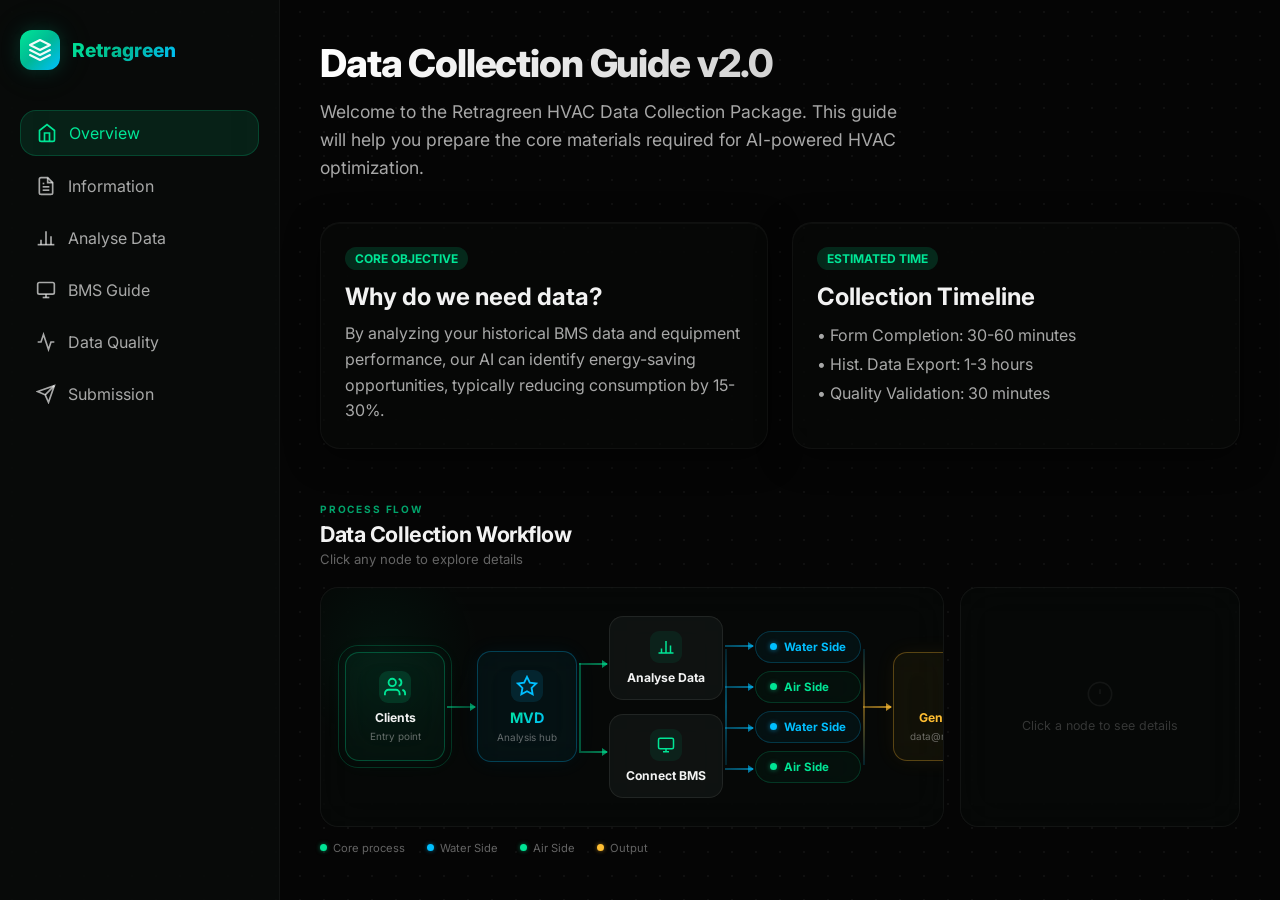
==== commit 8944531b: "feat: add topology-aware HVAC data requirement generator - New "Analyse Data" view: select installed" ====
--- a/index.html
+++ b/index.html
@@ -5,11 +5,12 @@
     <meta charset="UTF-8">
     <meta name="viewport" content="width=device-width, initial-scale=1.0">
     <title>RG Data Requirement | Retragreen</title>
+    <link rel="icon" href="favicon.svg" type="image/svg+xml">
     <link rel="preconnect" href="https://fonts.googleapis.com">
     <link rel="preconnect" href="https://fonts.gstatic.com" crossorigin>
     <link href="https://fonts.googleapis.com/css2?family=Inter:wght@300;400;500;600;700;800&display=swap"
         rel="stylesheet">
-    <link rel="stylesheet" href="styles.css">
+    <link rel="stylesheet" href="styles.css?v=2.1">
 </head>
 
 <body>
@@ -44,6 +45,15 @@
                     <polyline points="10 9 9 9 8 9"></polyline>
                 </svg>
                 Information
+            </a>
+            <a href="#analyse" class="nav-item" data-view="analyse">
+                <svg width="20" height="20" viewBox="0 0 24 24" fill="none" stroke="currentColor" stroke-width="2">
+                    <line x1="18" y1="20" x2="18" y2="10"></line>
+                    <line x1="12" y1="20" x2="12" y2="4"></line>
+                    <line x1="6" y1="20" x2="6" y2="14"></line>
+                    <line x1="2" y1="20" x2="22" y2="20"></line>
+                </svg>
+                Analyse Data
             </a>
             <a href="#bms" class="nav-item" data-view="bms">
                 <svg width="20" height="20" viewBox="0 0 24 24" fill="none" stroke="currentColor" stroke-width="2">
@@ -235,6 +245,118 @@
 
         </section>
 
+        <section id="analyse" class="view">
+            <div class="hero-section analyse-hero">
+                <div>
+                    <div class="eyebrow">Topology-aware requirement generator</div>
+                    <h1 class="section-title">Build your HVAC data requirement</h1>
+                    <p class="section-desc">Tell us what is installed. We will show only the points that apply to your system and expand standard tags for every equipment instance.</p>
+                </div>
+                <div class="profile-state"><span class="profile-state-dot"></span><span id="profileStateText">Profile ready</span></div>
+            </div>
+
+            <div class="analyse-layout">
+                <aside class="glass-card equipment-panel" aria-label="Equipment profile">
+                    <div class="panel-heading">
+                        <span class="step-number">01</span>
+                        <div><h2>Equipment profile</h2><p>Select everything installed at this site.</p></div>
+                    </div>
+
+                    <fieldset class="config-group">
+                        <legend>Cooling source</legend>
+                        <label class="config-option"><input type="checkbox" data-system="waterCooled" checked><span><strong>Water-cooled chiller</strong><small>Chiller, CHW and condenser loops</small></span></label>
+                        <label class="config-option"><input type="checkbox" data-system="airCooled"><span><strong>Air-cooled chiller</strong><small>Chiller and CHW loop only</small></span></label>
+                        <label class="config-option"><input type="checkbox" data-system="dx"><span><strong>DX / Packaged</strong><small>Direct expansion equipment</small></span></label>
+                        <label class="config-option"><input type="checkbox" data-system="vrf"><span><strong>VRF / VRV</strong><small>Outdoor and indoor units</small></span></label>
+                    </fieldset>
+
+                    <fieldset class="config-group" id="distributionGroup">
+                        <legend>CHW distribution</legend>
+                        <label class="config-option compact"><input type="radio" name="distribution" value="variablePrimary" checked><span><strong>Variable primary flow</strong></span></label>
+                        <label class="config-option compact"><input type="radio" name="distribution" value="primarySecondary"><span><strong>Primary-secondary</strong></span></label>
+                        <label class="config-option compact"><input type="radio" name="distribution" value="constant"><span><strong>Constant flow</strong></span></label>
+                    </fieldset>
+
+                    <fieldset class="config-group">
+                        <legend>Air side &amp; terminal units</legend>
+                        <div class="option-grid">
+                            <label class="config-option compact"><input type="checkbox" data-system="ahu" checked><span><strong>AHU</strong></span></label>
+                            <label class="config-option compact"><input type="checkbox" data-system="vav"><span><strong>VAV</strong></span></label>
+                            <label class="config-option compact"><input type="checkbox" data-system="fcu"><span><strong>FCU</strong></span></label>
+                            <label class="config-option compact"><input type="checkbox" data-system="doas"><span><strong>DOAS</strong></span></label>
+                        </div>
+                        <label class="select-label" for="ahuCoilType">AHU cooling type</label>
+                        <select id="ahuCoilType" class="config-select">
+                            <option value="chw">Chilled water coil</option>
+                            <option value="dx">DX coil</option>
+                            <option value="none">No cooling coil / unknown</option>
+                        </select>
+                    </fieldset>
+
+                    <fieldset class="config-group quantity-group">
+                        <legend>Equipment quantities</legend>
+                        <div id="quantityFields" class="quantity-grid"></div>
+                    </fieldset>
+
+                    <button type="button" class="btn btn-secondary btn-full" id="resetProfile">Reset profile</button>
+                </aside>
+
+                <div class="analyse-results">
+                    <div class="result-intro glass-card">
+                        <div class="panel-heading">
+                            <span class="step-number">02</span>
+                            <div><h2>Your applicable points</h2><p>Requirements update instantly when the equipment profile changes.</p></div>
+                        </div>
+                        <div class="result-stats" id="resultStats"></div>
+                    </div>
+
+                    <div class="pairing-callout">
+                        <div class="pairing-icon">↔</div>
+                        <div><strong>Collect command and feedback together</strong><p>Where available, provide both the Setpoint / Command and Feedback / Measured Value. This enables tracking-error, hunting, saturation and override analysis.</p></div>
+                    </div>
+
+                    <div class="catalogue-toolbar">
+                        <div class="filter-tabs" id="classFilters" aria-label="Requirement class filters">
+                            <button type="button" class="filter-tab active" data-class-filter="all">All <span id="allCount">0</span></button>
+                            <button type="button" class="filter-tab" data-class-filter="core">Must have</button>
+                            <button type="button" class="filter-tab" data-class-filter="conditional">If applicable</button>
+                            <button type="button" class="filter-tab" data-class-filter="recommended">Recommended</button>
+                            <button type="button" class="filter-tab" data-class-filter="optional">Optional</button>
+                            <button type="button" class="filter-tab" data-class-filter="derived">Calculated</button>
+                        </div>
+                        <div class="toolbar-controls">
+                            <label class="search-box"><span>⌕</span><input id="pointSearch" type="search" placeholder="Search point or tag…"></label>
+                            <select id="sideFilter" class="config-select compact-select" aria-label="Filter by side">
+                                <option value="all">All sides</option><option value="Water">Water side</option><option value="Air">Air side</option><option value="Common">Common</option>
+                            </select>
+                        </div>
+                    </div>
+
+                    <div class="catalogue-card glass-card">
+                        <div class="catalogue-table-wrap">
+                            <table class="catalogue-table">
+                                <thead><tr><th>Data point</th><th>Standard tag</th><th>Requirement</th><th>Unit</th><th>Client status</th><th><span class="sr-only">Why needed</span></th></tr></thead>
+                                <tbody id="catalogueBody"></tbody>
+                            </table>
+                        </div>
+                        <div class="catalogue-empty" id="catalogueEmpty" hidden>No applicable points match these filters.</div>
+                    </div>
+
+                    <div class="export-panel glass-card">
+                        <div class="panel-heading">
+                            <span class="step-number">03</span>
+                            <div><h2>Export client deliverables</h2><p>Download the requirement register or a ready-to-fill historical data template.</p></div>
+                        </div>
+                        <div class="export-actions">
+                            <button type="button" class="btn btn-primary" id="exportRequirements">Download requirement CSV</button>
+                            <button type="button" class="btn btn-secondary" id="exportTemplate">Download historical template</button>
+                        </div>
+                        <p class="export-note">Historical template format: Timestamp first, UTF-8 CSV, one column per expanded standard tag. Recommended interval: 5–15 minutes.</p>
+                    </div>
+                </div>
+            </div>
+        </section>
+
         <section id="forms" class="view">
             <div class="hero-section">
                 <h1 class="section-title">Information Collection</h1>
@@ -694,7 +816,7 @@
         </div>
     </div>
 
-    <script src="app.js"></script>
+    <script src="app.js?v=2.1"></script>
 </body>
 
 </html>
--- a/styles.css
+++ b/styles.css
@@ -43,6 +43,667 @@
     --transition-fast: 0.2s cubic-bezier(0.16, 1, 0.3, 1);
     --transition-normal: 0.4s cubic-bezier(0.16, 1, 0.3, 1);
     --transition-spring: 0.6s cubic-bezier(0.34, 1.56, 0.64, 1);
+}
+
+/* ===== Analyse Data — topology-aware requirement generator ===== */
+.sr-only {
+    position: absolute;
+    width: 1px;
+    height: 1px;
+    padding: 0;
+    margin: -1px;
+    overflow: hidden;
+    clip: rect(0, 0, 0, 0);
+    white-space: nowrap;
+    border: 0;
+}
+
+.analyse-hero {
+    display: flex;
+    align-items: flex-end;
+    justify-content: space-between;
+    gap: 28px;
+}
+
+.analyse-hero .section-desc {
+    max-width: 780px;
+}
+
+.eyebrow {
+    margin-bottom: 10px;
+    color: var(--accent-primary);
+    font-size: 0.72rem;
+    font-weight: 800;
+    letter-spacing: 0.14em;
+    text-transform: uppercase;
+}
+
+.profile-state {
+    flex: 0 0 auto;
+    display: flex;
+    align-items: center;
+    gap: 9px;
+    padding: 10px 14px;
+    border: 1px solid rgba(0, 230, 150, 0.18);
+    border-radius: var(--radius-pill);
+    background: rgba(0, 230, 150, 0.06);
+    color: var(--text-secondary);
+    font-size: 0.76rem;
+}
+
+.profile-state-dot {
+    width: 7px;
+    height: 7px;
+    border-radius: 50%;
+    background: var(--accent-primary);
+    box-shadow: 0 0 12px rgba(0, 230, 150, 0.75);
+}
+
+.analyse-layout {
+    display: grid;
+    grid-template-columns: minmax(260px, 330px) minmax(0, 1fr);
+    gap: 22px;
+    align-items: start;
+}
+
+.equipment-panel {
+    position: sticky;
+    top: 0;
+    padding: 22px;
+    max-height: calc(100vh - 80px);
+    overflow-y: auto;
+}
+
+.equipment-panel:hover,
+.result-intro:hover,
+.catalogue-card:hover,
+.export-panel:hover {
+    transform: none;
+}
+
+.panel-heading {
+    display: flex;
+    align-items: flex-start;
+    gap: 12px;
+}
+
+.panel-heading h2 {
+    font-size: 1rem;
+    letter-spacing: -0.01em;
+}
+
+.panel-heading p {
+    margin-top: 4px;
+    color: var(--text-muted);
+    font-size: 0.76rem;
+    line-height: 1.45;
+}
+
+.step-number {
+    flex: 0 0 auto;
+    display: grid;
+    place-items: center;
+    width: 29px;
+    height: 29px;
+    border: 1px solid rgba(0, 230, 150, 0.22);
+    border-radius: 9px;
+    background: rgba(0, 230, 150, 0.08);
+    color: var(--accent-primary);
+    font-size: 0.66rem;
+    font-weight: 800;
+}
+
+.config-group {
+    margin-top: 22px;
+    padding: 0;
+    border: 0;
+}
+
+.config-group legend {
+    width: 100%;
+    margin-bottom: 9px;
+    color: var(--text-muted);
+    font-size: 0.67rem;
+    font-weight: 800;
+    letter-spacing: 0.08em;
+    text-transform: uppercase;
+}
+
+.config-option {
+    display: flex;
+    align-items: flex-start;
+    gap: 10px;
+    margin-bottom: 7px;
+    padding: 11px;
+    border: 1px solid rgba(255, 255, 255, 0.055);
+    border-radius: 11px;
+    background: rgba(255, 255, 255, 0.018);
+    cursor: pointer;
+    transition: border-color var(--transition-fast), background var(--transition-fast);
+}
+
+.config-option:hover {
+    border-color: rgba(255, 255, 255, 0.13);
+    background: rgba(255, 255, 255, 0.035);
+}
+
+.config-option:has(input:checked) {
+    border-color: rgba(0, 230, 150, 0.25);
+    background: rgba(0, 230, 150, 0.065);
+}
+
+.config-option input {
+    width: 16px;
+    height: 16px;
+    margin-top: 1px;
+    accent-color: var(--accent-primary);
+}
+
+.config-option span {
+    display: flex;
+    min-width: 0;
+    flex-direction: column;
+}
+
+.config-option strong {
+    color: var(--text-secondary);
+    font-size: 0.78rem;
+    font-weight: 650;
+}
+
+.config-option small {
+    margin-top: 3px;
+    color: var(--text-muted);
+    font-size: 0.66rem;
+    line-height: 1.35;
+}
+
+.config-option.compact {
+    align-items: center;
+    padding: 9px 10px;
+}
+
+.option-grid {
+    display: grid;
+    grid-template-columns: 1fr 1fr;
+    gap: 7px;
+}
+
+.option-grid .config-option {
+    margin: 0;
+}
+
+.select-label {
+    display: block;
+    margin: 12px 0 6px;
+    color: var(--text-muted);
+    font-size: 0.68rem;
+}
+
+.config-select,
+.quantity-field input,
+.search-box,
+.status-select {
+    border: 1px solid rgba(255, 255, 255, 0.08);
+    border-radius: 10px;
+    background-color: rgba(255, 255, 255, 0.035);
+    color: var(--text-secondary);
+    outline: none;
+}
+
+.config-select {
+    width: 100%;
+    padding: 9px 10px;
+    font: inherit;
+    font-size: 0.72rem;
+}
+
+.config-select option,
+.status-select option {
+    background: #111;
+    color: #ddd;
+}
+
+.config-select:focus,
+.quantity-field input:focus,
+.search-box:focus-within,
+.status-select:focus {
+    border-color: rgba(0, 230, 150, 0.42);
+    box-shadow: 0 0 0 3px rgba(0, 230, 150, 0.07);
+}
+
+.is-disabled {
+    opacity: 0.42;
+}
+
+.quantity-grid {
+    display: grid;
+    grid-template-columns: 1fr 1fr;
+    gap: 9px;
+}
+
+.quantity-field {
+    display: flex;
+    flex-direction: column;
+    gap: 5px;
+}
+
+.quantity-field span,
+.quantity-empty {
+    color: var(--text-muted);
+    font-size: 0.64rem;
+}
+
+.quantity-field input {
+    width: 100%;
+    padding: 8px 9px;
+    font: inherit;
+    font-size: 0.76rem;
+}
+
+.btn {
+    display: inline-flex;
+    min-height: 40px;
+    align-items: center;
+    justify-content: center;
+    padding: 9px 15px;
+    border: 1px solid transparent;
+    border-radius: 11px;
+    cursor: pointer;
+    font: inherit;
+    font-size: 0.74rem;
+    font-weight: 750;
+    transition: transform var(--transition-fast), border-color var(--transition-fast), background var(--transition-fast);
+}
+
+.btn:hover {
+    transform: translateY(-1px);
+}
+
+.btn-primary {
+    background: var(--accent-primary);
+    color: #03150e;
+    box-shadow: 0 8px 26px rgba(0, 230, 150, 0.14);
+}
+
+.btn-primary:hover {
+    background: #25eca9;
+}
+
+.btn-secondary {
+    border-color: rgba(255, 255, 255, 0.09);
+    background: rgba(255, 255, 255, 0.04);
+    color: var(--text-secondary);
+}
+
+.btn-secondary:hover {
+    border-color: rgba(255, 255, 255, 0.18);
+    background: rgba(255, 255, 255, 0.065);
+}
+
+.btn-full {
+    width: 100%;
+    margin-top: 22px;
+}
+
+.analyse-results {
+    min-width: 0;
+}
+
+.result-intro,
+.export-panel {
+    padding: 20px 22px;
+}
+
+.result-intro {
+    display: flex;
+    align-items: center;
+    justify-content: space-between;
+    gap: 20px;
+}
+
+.result-stats {
+    display: grid;
+    grid-template-columns: repeat(4, minmax(80px, 1fr));
+    gap: 8px;
+}
+
+.result-stat {
+    min-width: 86px;
+    padding: 10px 12px;
+    border: 1px solid rgba(255, 255, 255, 0.055);
+    border-radius: 11px;
+    background: rgba(255, 255, 255, 0.02);
+}
+
+.result-stat strong,
+.result-stat span {
+    display: block;
+}
+
+.result-stat strong {
+    font-size: 1.1rem;
+}
+
+.result-stat span {
+    margin-top: 2px;
+    color: var(--text-muted);
+    font-size: 0.61rem;
+}
+
+.stat-core strong { color: #ff6b7a; }
+.stat-recommended strong { color: #55b8ff; }
+.stat-derived strong { color: #b594ff; }
+
+.pairing-callout {
+    display: flex;
+    gap: 12px;
+    margin: 14px 0;
+    padding: 14px 16px;
+    border: 1px solid rgba(0, 191, 255, 0.15);
+    border-radius: 13px;
+    background: linear-gradient(100deg, rgba(0, 191, 255, 0.07), rgba(0, 230, 150, 0.035));
+}
+
+.pairing-icon {
+    flex: 0 0 auto;
+    display: grid;
+    place-items: center;
+    width: 30px;
+    height: 30px;
+    border-radius: 9px;
+    background: rgba(0, 191, 255, 0.1);
+    color: var(--accent-blue);
+}
+
+.pairing-callout strong {
+    color: rgba(255, 255, 255, 0.83);
+    font-size: 0.78rem;
+}
+
+.pairing-callout p {
+    margin-top: 4px;
+    color: var(--text-muted);
+    font-size: 0.69rem;
+    line-height: 1.45;
+}
+
+.catalogue-toolbar {
+    display: flex;
+    align-items: center;
+    justify-content: space-between;
+    gap: 12px;
+    margin-bottom: 10px;
+}
+
+.filter-tabs {
+    display: flex;
+    gap: 5px;
+    overflow-x: auto;
+    scrollbar-width: none;
+}
+
+.filter-tab {
+    flex: 0 0 auto;
+    padding: 7px 10px;
+    border: 1px solid transparent;
+    border-radius: 9px;
+    background: transparent;
+    color: var(--text-muted);
+    cursor: pointer;
+    font: inherit;
+    font-size: 0.65rem;
+    font-weight: 700;
+}
+
+.filter-tab:hover {
+    color: var(--text-secondary);
+}
+
+.filter-tab.active {
+    border-color: rgba(0, 230, 150, 0.2);
+    background: rgba(0, 230, 150, 0.08);
+    color: var(--accent-primary);
+}
+
+.filter-tab span {
+    margin-left: 3px;
+    opacity: 0.7;
+}
+
+.toolbar-controls {
+    display: flex;
+    gap: 8px;
+}
+
+.search-box {
+    display: flex;
+    align-items: center;
+    gap: 7px;
+    padding: 0 10px;
+}
+
+.search-box span {
+    color: var(--text-muted);
+}
+
+.search-box input {
+    width: 150px;
+    padding: 8px 0;
+    border: 0;
+    background: transparent;
+    color: var(--text-secondary);
+    outline: none;
+    font: inherit;
+    font-size: 0.68rem;
+}
+
+.compact-select {
+    width: 105px;
+}
+
+.catalogue-card {
+    overflow: hidden;
+}
+
+.catalogue-table-wrap {
+    max-height: 58vh;
+    overflow: auto;
+}
+
+.catalogue-table {
+    width: 100%;
+    border-collapse: collapse;
+    text-align: left;
+}
+
+.catalogue-table th {
+    position: sticky;
+    top: 0;
+    z-index: 2;
+    padding: 11px 12px;
+    border-bottom: 1px solid rgba(255, 255, 255, 0.075);
+    background: rgba(12, 14, 13, 0.97);
+    color: var(--text-muted);
+    font-size: 0.61rem;
+    font-weight: 750;
+    letter-spacing: 0.05em;
+    text-transform: uppercase;
+}
+
+.catalogue-table td {
+    padding: 11px 12px;
+    border-bottom: 1px solid rgba(255, 255, 255, 0.045);
+    color: var(--text-secondary);
+    font-size: 0.7rem;
+    vertical-align: middle;
+}
+
+.catalogue-table tbody tr:not(.why-row):hover td {
+    background: rgba(255, 255, 255, 0.018);
+}
+
+.catalogue-table td:first-child {
+    min-width: 205px;
+}
+
+.catalogue-table td strong,
+.catalogue-table td small {
+    display: block;
+}
+
+.catalogue-table td strong {
+    color: rgba(255, 255, 255, 0.78);
+    font-weight: 620;
+}
+
+.catalogue-table td small {
+    margin-top: 4px;
+    color: var(--text-muted);
+    font-size: 0.59rem;
+}
+
+.catalogue-table code {
+    color: #83d9f5;
+    font-family: 'SFMono-Regular', Consolas, monospace;
+    font-size: 0.66rem;
+    white-space: nowrap;
+}
+
+.requirement-badge {
+    display: inline-flex;
+    align-items: center;
+    gap: 6px;
+    white-space: nowrap;
+    font-size: 0.61rem;
+    font-weight: 700;
+}
+
+.requirement-badge > span {
+    width: 6px;
+    height: 6px;
+    border-radius: 50%;
+}
+
+.requirement-core { color: #ff7b88; }
+.requirement-core > span { background: #ff6475; }
+.requirement-conditional { color: #ffb969; }
+.requirement-conditional > span { background: #ffa642; }
+.requirement-recommended { color: #6fc2ff; }
+.requirement-recommended > span { background: #48aff9; }
+.requirement-optional { color: #a4a9ac; }
+.requirement-optional > span { background: #7b8387; }
+.requirement-derived { color: #baa0ff; }
+.requirement-derived > span { background: #a27df9; }
+
+.status-select {
+    min-width: 102px;
+    padding: 7px 8px;
+    font: inherit;
+    font-size: 0.62rem;
+}
+
+.status-available { color: var(--accent-primary); border-color: rgba(0, 230, 150, 0.22); }
+.status-not-logged { color: #ffb45e; }
+.status-not-installed,
+.status-not-applicable { color: #8d969a; }
+
+.why-button {
+    display: grid;
+    place-items: center;
+    width: 24px;
+    height: 24px;
+    border: 1px solid rgba(255, 255, 255, 0.09);
+    border-radius: 50%;
+    background: rgba(255, 255, 255, 0.025);
+    color: var(--text-muted);
+    cursor: pointer;
+    font-size: 0.65rem;
+    font-weight: 800;
+}
+
+.why-button:hover,
+.why-button.active {
+    border-color: rgba(0, 191, 255, 0.28);
+    background: rgba(0, 191, 255, 0.08);
+    color: var(--accent-blue);
+}
+
+.why-row td {
+    padding: 12px 18px 14px 28px;
+    background: rgba(0, 191, 255, 0.035);
+    color: var(--text-muted);
+    line-height: 1.5;
+}
+
+.why-row td > strong {
+    display: inline;
+    color: var(--accent-blue);
+}
+
+.why-row span {
+    display: inline-block;
+    margin-left: 22px;
+}
+
+.why-row span strong {
+    display: inline;
+    margin-right: 4px;
+    color: var(--text-secondary);
+}
+
+.catalogue-empty {
+    padding: 48px 20px;
+    color: var(--text-muted);
+    font-size: 0.76rem;
+    text-align: center;
+}
+
+.export-panel {
+    display: flex;
+    flex-wrap: wrap;
+    align-items: center;
+    justify-content: space-between;
+    gap: 16px;
+    margin-top: 14px;
+}
+
+.export-actions {
+    display: flex;
+    gap: 8px;
+}
+
+.export-note {
+    flex-basis: 100%;
+    padding-top: 12px;
+    border-top: 1px solid rgba(255, 255, 255, 0.05);
+    color: var(--text-muted);
+    font-size: 0.65rem;
+    line-height: 1.45;
+}
+
+@media (max-width: 1180px) {
+    .analyse-layout { grid-template-columns: 260px minmax(0, 1fr); }
+    .result-intro { align-items: flex-start; flex-direction: column; }
+    .catalogue-toolbar { align-items: stretch; flex-direction: column; }
+    .toolbar-controls { justify-content: flex-end; }
+}
+
+@media (max-width: 768px) {
+    .analyse-hero { align-items: flex-start; flex-direction: column; }
+    .profile-state { align-self: flex-start; }
+    .analyse-layout { display: block; }
+    .equipment-panel { position: static; max-height: none; margin-bottom: 14px; padding: 18px 15px; }
+    .result-intro, .export-panel { padding: 17px 15px; }
+    .result-stats { width: 100%; grid-template-columns: repeat(2, 1fr); }
+    .result-stat { min-width: 0; }
+    .toolbar-controls { justify-content: stretch; }
+    .search-box { flex: 1; }
+    .search-box input { width: 100%; }
+    .catalogue-table-wrap { max-height: 66vh; }
+    .catalogue-table { min-width: 780px; }
+    .export-actions { width: 100%; flex-direction: column; }
+    .export-actions .btn { width: 100%; }
 }
 
 /* Base */
@@ -1078,3 +1739,250 @@
 }
 .wf-dq-item svg { flex-shrink: 0; color: var(--accent-primary); }
 .wf-dq-item strong { color: var(--text-primary); }
+
+/* ═══════════════════════════════════════════════════════════
+   RESPONSIVE LAYOUT
+   ═══════════════════════════════════════════════════════════ */
+@media (max-width: 1080px) {
+    .sidebar {
+        width: 220px;
+        padding: 24px 14px;
+    }
+
+    .main-content {
+        padding: 28px 22px;
+    }
+
+    .section-title {
+        font-size: 2rem;
+    }
+
+    .grid {
+        grid-template-columns: 1fr;
+        gap: 18px;
+    }
+
+    .wf-wrap {
+        grid-template-columns: 1fr;
+    }
+
+    .wf-panel {
+        min-height: 120px;
+    }
+}
+
+@media (max-width: 768px) {
+    body {
+        display: block;
+        min-height: auto;
+    }
+
+    .sidebar {
+        position: sticky;
+        top: 0;
+        z-index: 200;
+        width: 100%;
+        padding: 14px 12px 10px;
+        border-right: none;
+        border-bottom: 1px solid var(--glass-border);
+    }
+
+    .sidebar-header {
+        margin-bottom: 12px;
+    }
+
+    .logo-icon {
+        width: 34px;
+        height: 34px;
+    }
+
+    .logo-text {
+        font-size: 1.05rem;
+    }
+
+    .sidebar-nav {
+        display: flex;
+        gap: 8px;
+        overflow-x: auto;
+        padding-bottom: 4px;
+        scrollbar-width: thin;
+    }
+
+    .sidebar-nav::-webkit-scrollbar {
+        height: 6px;
+    }
+
+    .sidebar-nav::-webkit-scrollbar-thumb {
+        background: rgba(255, 255, 255, 0.15);
+        border-radius: 99px;
+    }
+
+    .nav-item {
+        flex: 0 0 auto;
+        margin-bottom: 0;
+        padding: 10px 12px;
+        gap: 8px;
+        white-space: nowrap;
+        font-size: 0.85rem;
+    }
+
+    .main-content {
+        height: auto;
+        overflow: visible;
+        padding: 18px 14px 26px;
+    }
+
+    .hero-section {
+        margin-bottom: 24px;
+    }
+
+    .section-title {
+        font-size: 1.6rem;
+        line-height: 1.15;
+        margin-bottom: 8px;
+    }
+
+    .section-desc {
+        font-size: 0.95rem;
+    }
+
+    .grid {
+        margin-top: 18px;
+        gap: 14px;
+    }
+
+    .checklist-item {
+        padding: 14px;
+        gap: 12px;
+    }
+
+    .progress-bar-wrap {
+        max-width: 100%;
+        gap: 10px;
+    }
+
+    .progress-label {
+        min-width: auto;
+        font-size: 0.72rem;
+    }
+
+    .modal {
+        padding: 10px;
+    }
+
+    .modal-content {
+        width: 100%;
+        max-width: none;
+        max-height: 86vh;
+        padding: 24px 16px 18px;
+        border-radius: 14px;
+    }
+
+    .close-modal {
+        top: 12px;
+        right: 12px;
+        width: 30px;
+        height: 30px;
+    }
+
+    .modal-content h2 {
+        font-size: 1.15rem;
+        margin-bottom: 16px;
+        padding-right: 30px;
+    }
+
+    .workflow-section {
+        margin-top: 28px;
+    }
+
+    .workflow-section-title {
+        font-size: 1.1rem;
+    }
+
+    .wf-wrap {
+        gap: 12px;
+    }
+
+    .wf-diagram {
+        min-height: 170px;
+        padding: 14px 12px;
+        justify-content: flex-start;
+        gap: 10px;
+        overflow-x: auto;
+        overflow-y: hidden;
+        -webkit-overflow-scrolling: touch;
+    }
+
+    .wf-diagram::-webkit-scrollbar {
+        height: 6px;
+    }
+
+    .wf-diagram::-webkit-scrollbar-thumb {
+        background: rgba(255, 255, 255, 0.16);
+        border-radius: 99px;
+    }
+
+    .wf-panel {
+        padding: 14px 12px;
+    }
+
+    .wf-node-label {
+        font-size: 0.68rem;
+    }
+
+    .wf-node-sublabel {
+        font-size: 0.56rem;
+    }
+
+    .wf-node--client .wf-node-inner,
+    .wf-node--mvd .wf-node-inner,
+    .wf-node--branch .wf-node-inner,
+    .wf-node--email .wf-node-inner {
+        min-width: 92px;
+        padding: 13px 10px;
+    }
+
+    .wf-node--leaf .wf-node-inner {
+        min-width: 78px;
+        padding: 7px 10px;
+    }
+
+    .wf-drawer-inner {
+        padding: 16px 12px 14px;
+        overflow-x: auto;
+    }
+
+    .wf-drawer-title {
+        font-size: 0.88rem;
+    }
+
+    .wf-drawer-title span {
+        display: inline-block;
+        margin-left: 8px;
+        margin-top: 6px;
+    }
+
+    .wf-drawer-meta {
+        gap: 10px;
+        padding: 10px 12px;
+        margin-bottom: 14px;
+    }
+
+    .wf-drawer-meta-item,
+    .wf-dq-item {
+        font-size: 0.68rem;
+    }
+
+    .wf-dp-table {
+        min-width: 560px;
+    }
+
+    .wf-legend {
+        gap: 10px 14px;
+        margin-top: 12px;
+    }
+
+    .wf-legend-item {
+        font-size: 0.66rem;
+    }
+}
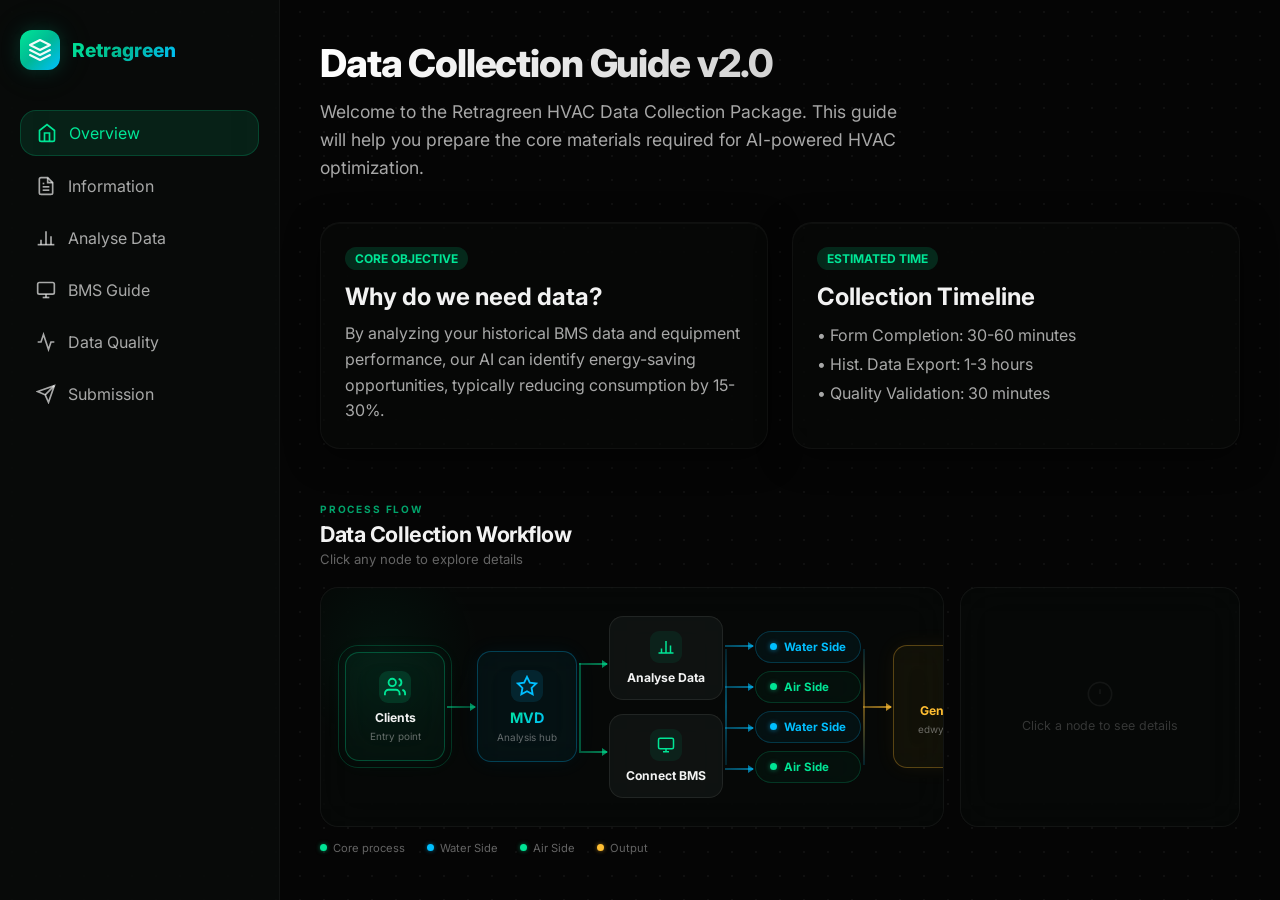
==== commit f8a287bd: "feat: route all submission contacts to edwyn@retragreen.com.au Every contact address in the RG versi" ====
--- a/index.html
+++ b/index.html
@@ -10,7 +10,7 @@
     <link rel="preconnect" href="https://fonts.gstatic.com" crossorigin>
     <link href="https://fonts.googleapis.com/css2?family=Inter:wght@300;400;500;600;700;800&display=swap"
         rel="stylesheet">
-    <link rel="stylesheet" href="styles.css?v=2.1">
+    <link rel="stylesheet" href="styles.css?v=2.3">
 </head>
 
 <body>
@@ -212,7 +212,7 @@
                                     <svg width="22" height="22" viewBox="0 0 24 24" fill="none" stroke="currentColor" stroke-width="2"><path d="M4 4h16c1.1 0 2 .9 2 2v12c0 1.1-.9 2-2 2H4c-1.1 0-2-.9-2-2V6c0-1.1.9-2 2-2z"/><polyline points="22,6 12,13 2,6"/></svg>
                                 </div>
                                 <div class="wf-node-label">Generate Email</div>
-                                <div class="wf-node-sublabel">data@retragreen.com</div>
+                                <div class="wf-node-sublabel">edwyn@retragreen<wbr>.com.au</div>
                             </div>
                         </div>
 
@@ -395,32 +395,46 @@
         <section id="bms" class="view">
             <div class="hero-section">
                 <h1 class="section-title">BMS Export Guide</h1>
-                <p class="section-desc">Select your BMS system below to view step-by-step export procedures.</p>
+                <p class="section-desc">Start with the network setup below &mdash; it is vendor-neutral and everything
+                    else depends on it. Then select your BMS system to view step-by-step export procedures.</p>
             </div>
 
             <div class="grid">
+                <div class="glass-card bms-card" style="padding: 24px; cursor: pointer; grid-column: 1 / -1;"
+                    data-bms="networkscan">
+                    <div class="badge badge-essential" style="margin-bottom: 12px; display: inline-block;">Start here ·
+                        Any brand</div>
+                    <h3 class="accent-text">Connect &amp; Scan — Gateway IP + YABE Point Scan</h3>
+                    <p style="color: var(--text-muted); font-size: 0.9rem; margin: 12px 0;">
+                        For any BACnet site, regardless of brand: put your laptop&rsquo;s IP into the BMS gateway range on
+                        Windows 10/11, then use YABE (Yet Another BACnet Explorer) to discover the devices and capture the
+                        point list. Covers BACnet/IP and MS/TP/RS-485 wiring, firewall setup, a full troubleshooting table
+                        and nine setup diagrams.
+                    </p>
+                    <div class="click-hint" style="font-size: 0.7rem; opacity: 0.5;">Click for the walkthrough →</div>
+                </div>
                 <div class="glass-card bms-card" style="padding: 24px; cursor: pointer;" data-bms="honeywell">
                     <h3 class="accent-text">Honeywell EBI</h3>
-                    <p style="color: var(--text-muted); font-size: 0.9rem; margin: 12px 0;">Procedures for EBI
-                        R400/R500/R600 systems.</p>
+                    <p style="color: var(--text-muted); font-size: 0.9rem; margin: 12px 0;">Point list &amp; trend
+                        export for EBI R600 workstations and the EBI 2025 / EBI One cloud portal.</p>
                     <div class="click-hint" style="font-size: 0.7rem; opacity: 0.5;">Click for details →</div>
                 </div>
                 <div class="glass-card bms-card" style="padding: 24px; cursor: pointer;" data-bms="siemens">
                     <h3 class="accent-text">Siemens Desigo CC</h3>
-                    <p style="color: var(--text-muted); font-size: 0.9rem; margin: 12px 0;">Procedures for Desigo CC and
-                        Insight V4.x/V7.x.</p>
+                    <p style="color: var(--text-muted); font-size: 0.9rem; margin: 12px 0;">Objects and Trends report
+                        export for Desigo CC V7&ndash;V9, verified against the current Siemens online help.</p>
                     <div class="click-hint" style="font-size: 0.7rem; opacity: 0.5;">Click for details →</div>
                 </div>
                 <div class="glass-card bms-card" style="padding: 24px; cursor: pointer;" data-bms="jci">
                     <h3 class="accent-text">Johnson Controls</h3>
-                    <p style="color: var(--text-muted); font-size: 0.9rem; margin: 12px 0;">Procedures for Metasys 8.x
-                        to 12.x systems.</p>
+                    <p style="color: var(--text-muted); font-size: 0.9rem; margin: 12px 0;">BACnet point list &amp; point
+                        mapping export for Metasys 8.x – 17.x (Metasys UI, ODS and SCT).</p>
                     <div class="click-hint" style="font-size: 0.7rem; opacity: 0.5;">Click for details →</div>
                 </div>
                 <div class="glass-card bms-card" style="padding: 24px; cursor: pointer;" data-bms="schneider">
-                    <h3 class="accent-text">Schneider / Tridium</h3>
-                    <p style="color: var(--text-muted); font-size: 0.9rem; margin: 12px 0;">Procedures for EcoStruxure
-                        and Niagara N4/AX.</p>
+                    <h3 class="accent-text">Schneider EcoStruxure</h3>
+                    <p style="color: var(--text-muted); font-size: 0.9rem; margin: 12px 0;">Search and trend log export
+                        for EcoStruxure Building Operation 7.1 (WorkStation and WebStation).</p>
                     <div class="click-hint" style="font-size: 0.7rem; opacity: 0.5;">Click for details →</div>
                 </div>
             </div>
@@ -774,7 +788,7 @@
                     <div class="checklist-item">
                         <div class="check-box"></div>
                         <div class="item-content">
-                            <h3>Ready to submit to data@retragreen.com</h3>
+                            <h3>Ready to submit to edwyn@retragreen.com.au</h3>
                             <p>All items above checked. File naming follows convention. Package is complete.</p>
                         </div>
                     </div>
@@ -793,7 +807,7 @@
                 <div class="glass-card" style="padding: 30px; text-align: center;">
                     <div style="font-size: 3rem; margin-bottom: 20px;">📧</div>
                     <h2>Send via Email</h2>
-                    <p style="margin: 15px 0; color: var(--text-secondary);">data@retragreen.com</p>
+                    <p style="margin: 15px 0; color: var(--text-secondary);">edwyn@retragreen.com.au</p>
                     <p style="font-size: 0.8rem; color: var(--text-muted);">Suitable for packages under 50MB</p>
                 </div>
                 <div class="glass-card" style="padding: 30px; text-align: center;">
@@ -816,7 +830,7 @@
         </div>
     </div>
 
-    <script src="app.js?v=2.1"></script>
+    <script src="app.js?v=2.2"></script>
 </body>
 
 </html>
--- a/styles.css
+++ b/styles.css
@@ -1223,6 +1223,195 @@
     min-width: auto;
 }
 
+/* ── Rich BMS Guide blocks (wide modal, tables, notes, checklists) ── */
+.modal-content.is-wide {
+    max-width: 960px;
+}
+
+/* list items are flex rows (number badge + text): keep the inline content flowing
+   inside one child instead of turning every <strong>/<code> into its own box */
+.modal-content li > .guide-li {
+    flex: 1 1 auto;
+    min-width: 0;
+}
+
+.guide-lead {
+    margin: 0 0 20px;
+    color: var(--text-secondary);
+    font-size: 0.95rem;
+    line-height: 1.6;
+}
+
+.modal-content code {
+    color: #83d9f5;
+    font-family: 'SFMono-Regular', Consolas, monospace;
+    font-size: 0.86em;
+    word-break: break-all;
+}
+
+.guide-note {
+    margin: 0 0 20px;
+    padding: 13px 15px;
+    border: 1px solid rgba(255, 255, 255, 0.08);
+    border-left: 3px solid var(--accent-primary);
+    border-radius: 10px;
+    background: rgba(255, 255, 255, 0.022);
+}
+
+.guide-note.is-warn {
+    border-left-color: #FFBe32;
+    background: rgba(255, 190, 50, 0.04);
+}
+
+.guide-note > strong {
+    display: block;
+    margin-bottom: 5px;
+    color: var(--text-primary);
+    font-size: 0.78rem;
+    letter-spacing: 0.02em;
+}
+
+.guide-note p {
+    margin: 0;
+    color: var(--text-secondary);
+    font-size: 0.82rem;
+    line-height: 1.6;
+}
+
+.guide-table-wrap {
+    margin: 0 0 20px;
+    overflow-x: auto;
+    border: 1px solid rgba(255, 255, 255, 0.07);
+    border-radius: 12px;
+}
+
+.guide-table {
+    width: 100%;
+    min-width: 560px;
+    border-collapse: collapse;
+    text-align: left;
+}
+
+.guide-table th {
+    padding: 10px 13px;
+    border-bottom: 1px solid rgba(255, 255, 255, 0.09);
+    background: rgba(255, 255, 255, 0.028);
+    color: var(--text-muted);
+    font-size: 0.6rem;
+    font-weight: 750;
+    letter-spacing: 0.06em;
+    text-transform: uppercase;
+    white-space: nowrap;
+}
+
+.guide-table td {
+    padding: 10px 13px;
+    border-bottom: 1px solid rgba(255, 255, 255, 0.04);
+    color: var(--text-secondary);
+    font-size: 0.74rem;
+    line-height: 1.5;
+    vertical-align: top;
+}
+
+.guide-table tbody tr:last-child td {
+    border-bottom: none;
+}
+
+.guide-table tbody tr:hover td {
+    background: rgba(255, 255, 255, 0.018);
+}
+
+.guide-table td:first-child {
+    color: rgba(255, 255, 255, 0.8);
+    font-weight: 600;
+}
+
+.modal-content ul.guide-check li::before {
+    content: '✓';
+    display: flex;
+    align-items: center;
+    justify-content: center;
+    min-width: 22px;
+    height: 22px;
+    background: rgba(0, 230, 150, 0.12);
+    border: 1px solid rgba(0, 230, 150, 0.25);
+    border-radius: 8px;
+    color: var(--accent-primary);
+    font-size: 0.7rem;
+    font-weight: 700;
+    opacity: 1;
+    margin-top: 1px;
+}
+
+/* ── Tutorial schematics (redrawn diagrams, click to open full size) ── */
+.guide-figure {
+    margin: 0 0 22px;
+}
+
+.guide-figure-link {
+    display: block;
+    border-radius: 12px;
+    overflow: hidden;
+}
+
+.guide-figure img {
+    display: block;
+    width: 100%;
+    height: auto;
+    border: 1px solid rgba(255, 255, 255, 0.08);
+    border-radius: 12px;
+    background: #0A0C0B;
+    transition: border-color var(--transition-fast);
+}
+
+.guide-figure-link:hover img {
+    border-color: rgba(0, 230, 150, 0.4);
+}
+
+.guide-figure figcaption {
+    margin-top: 9px;
+    color: var(--text-muted);
+    font-size: 0.76rem;
+    line-height: 1.55;
+}
+
+.guide-figure figcaption em {
+    color: var(--text-secondary);
+}
+
+.modal-content ul.guide-refs li {
+    display: block;
+    padding: 9px 0;
+    font-size: 0.78rem;
+}
+
+.modal-content ul.guide-refs li::before {
+    content: '↗';
+    margin-right: 7px;
+    opacity: 0.5;
+}
+
+.guide-refs a {
+    color: var(--accent-blue, #6fc2ff);
+    text-decoration: none;
+    word-break: break-all;
+}
+
+.guide-refs a:hover {
+    text-decoration: underline;
+}
+
+@media (max-width: 720px) {
+    .modal-content.is-wide {
+        max-width: 100%;
+        padding: 32px 22px;
+    }
+
+    .guide-table {
+        min-width: 480px;
+    }
+}
+
 .info-card {
     transition: all 0.3s cubic-bezier(0.16, 1, 0.3, 1);
 }
@@ -1449,6 +1638,17 @@
 }
 .wf-node--email .wf-node-icon  { background: rgba(255,190,50,0.12); color: #FFBe32; }
 .wf-node--email .wf-node-label { color: #FFBe32; }
+
+/* the submit address is longer than the old shared mailbox. The diagram row is a
+   single non-wrapping flex line inside overflow:hidden, so let this one sublabel
+   break (at the <wbr> after "retragreen") instead of widening the node and pushing
+   the row past the clip edge. */
+.wf-node--email .wf-node-sublabel {
+    white-space: normal;
+    overflow-wrap: anywhere;
+    line-height: 1.3;
+    max-width: 108px;
+}
 .wf-node--email:hover .wf-node-inner,
 .wf-node--email.active .wf-node-inner {
     border-color: rgba(255,190,50,0.55); box-shadow: 0 0 28px rgba(255,190,50,0.13);
